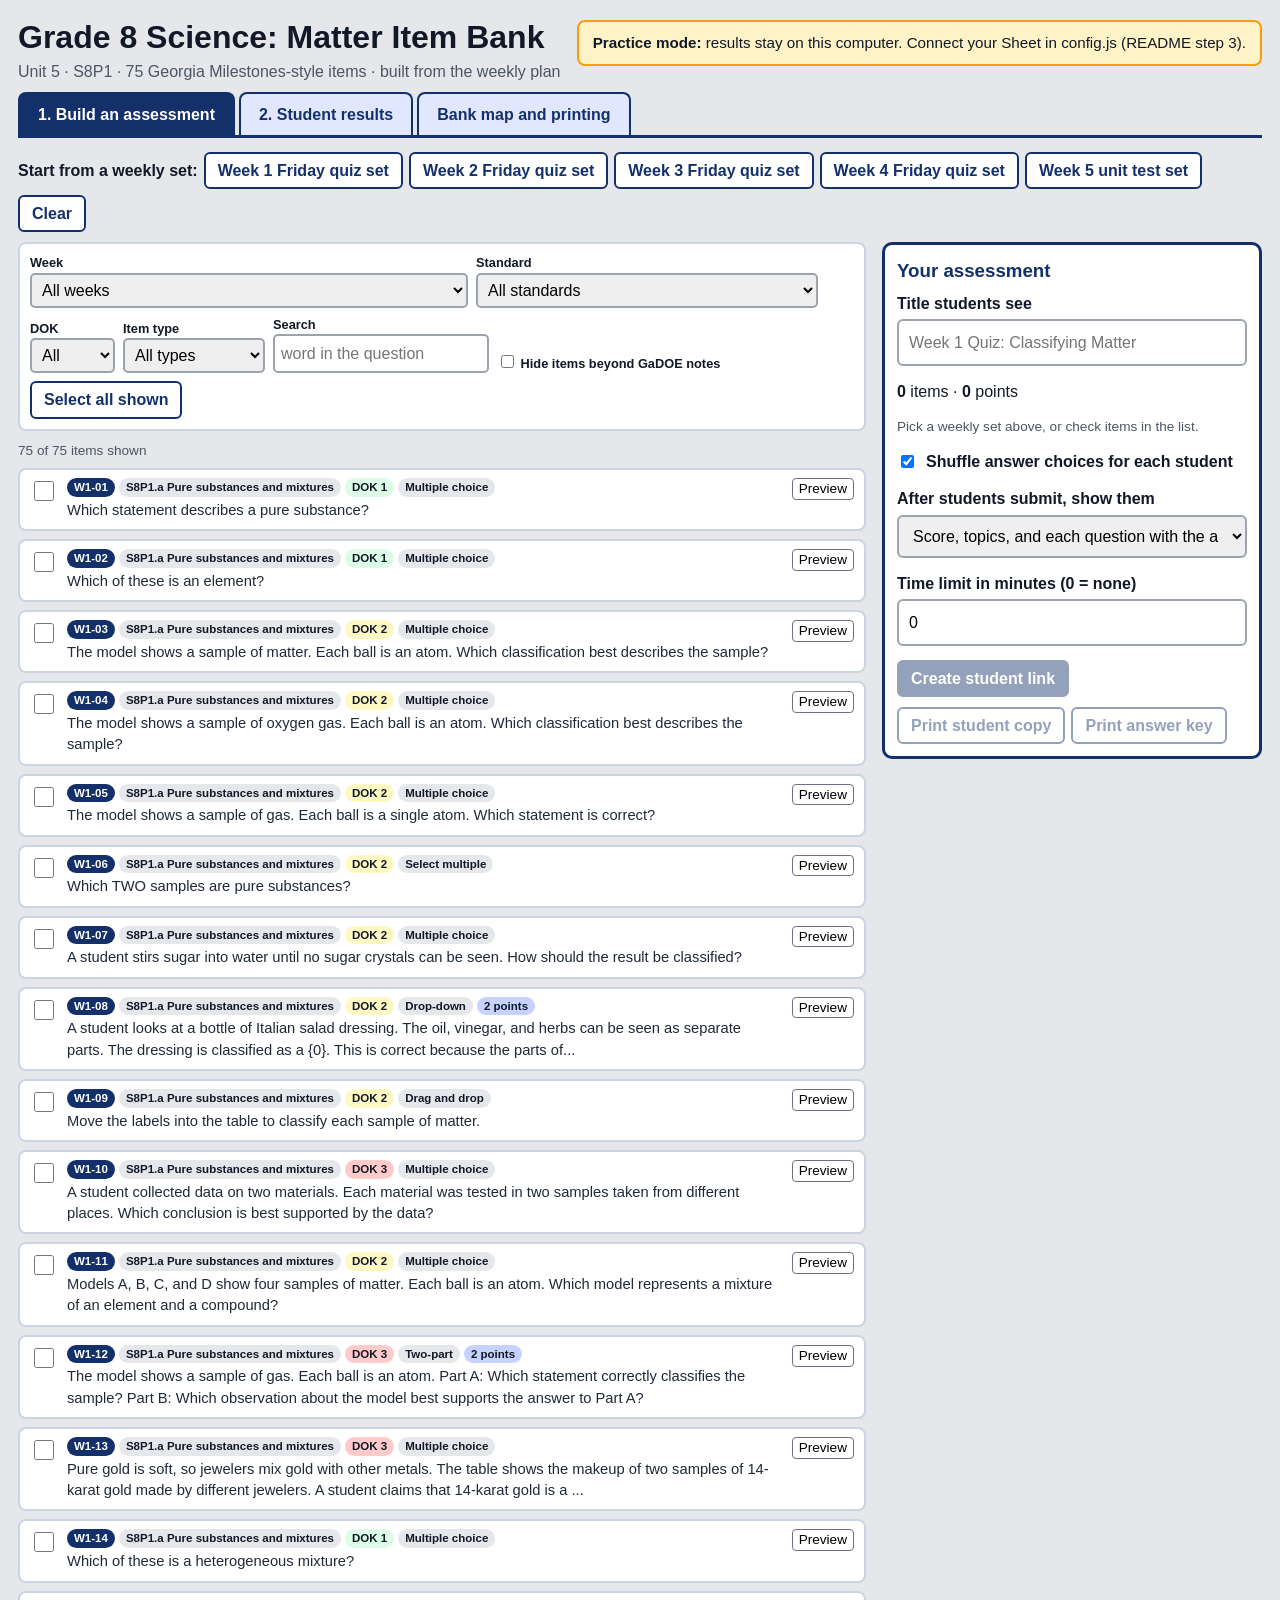
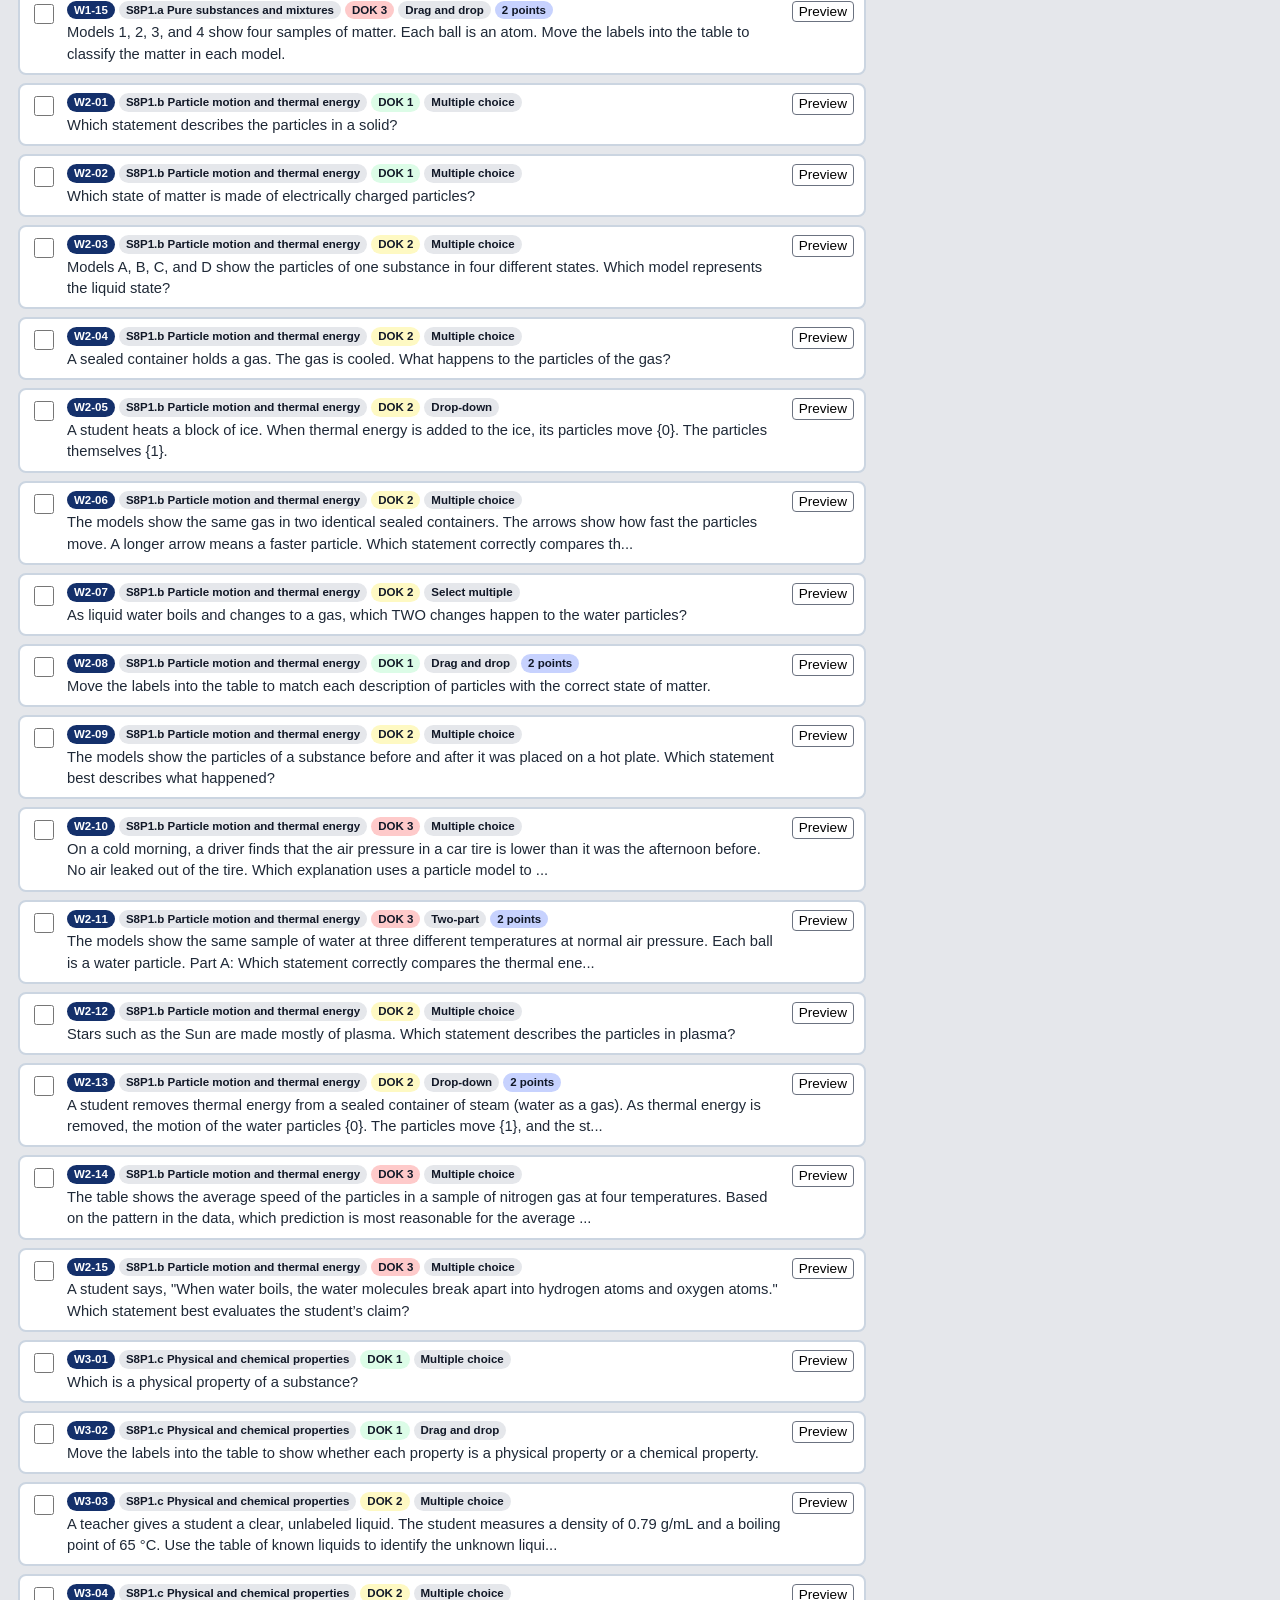
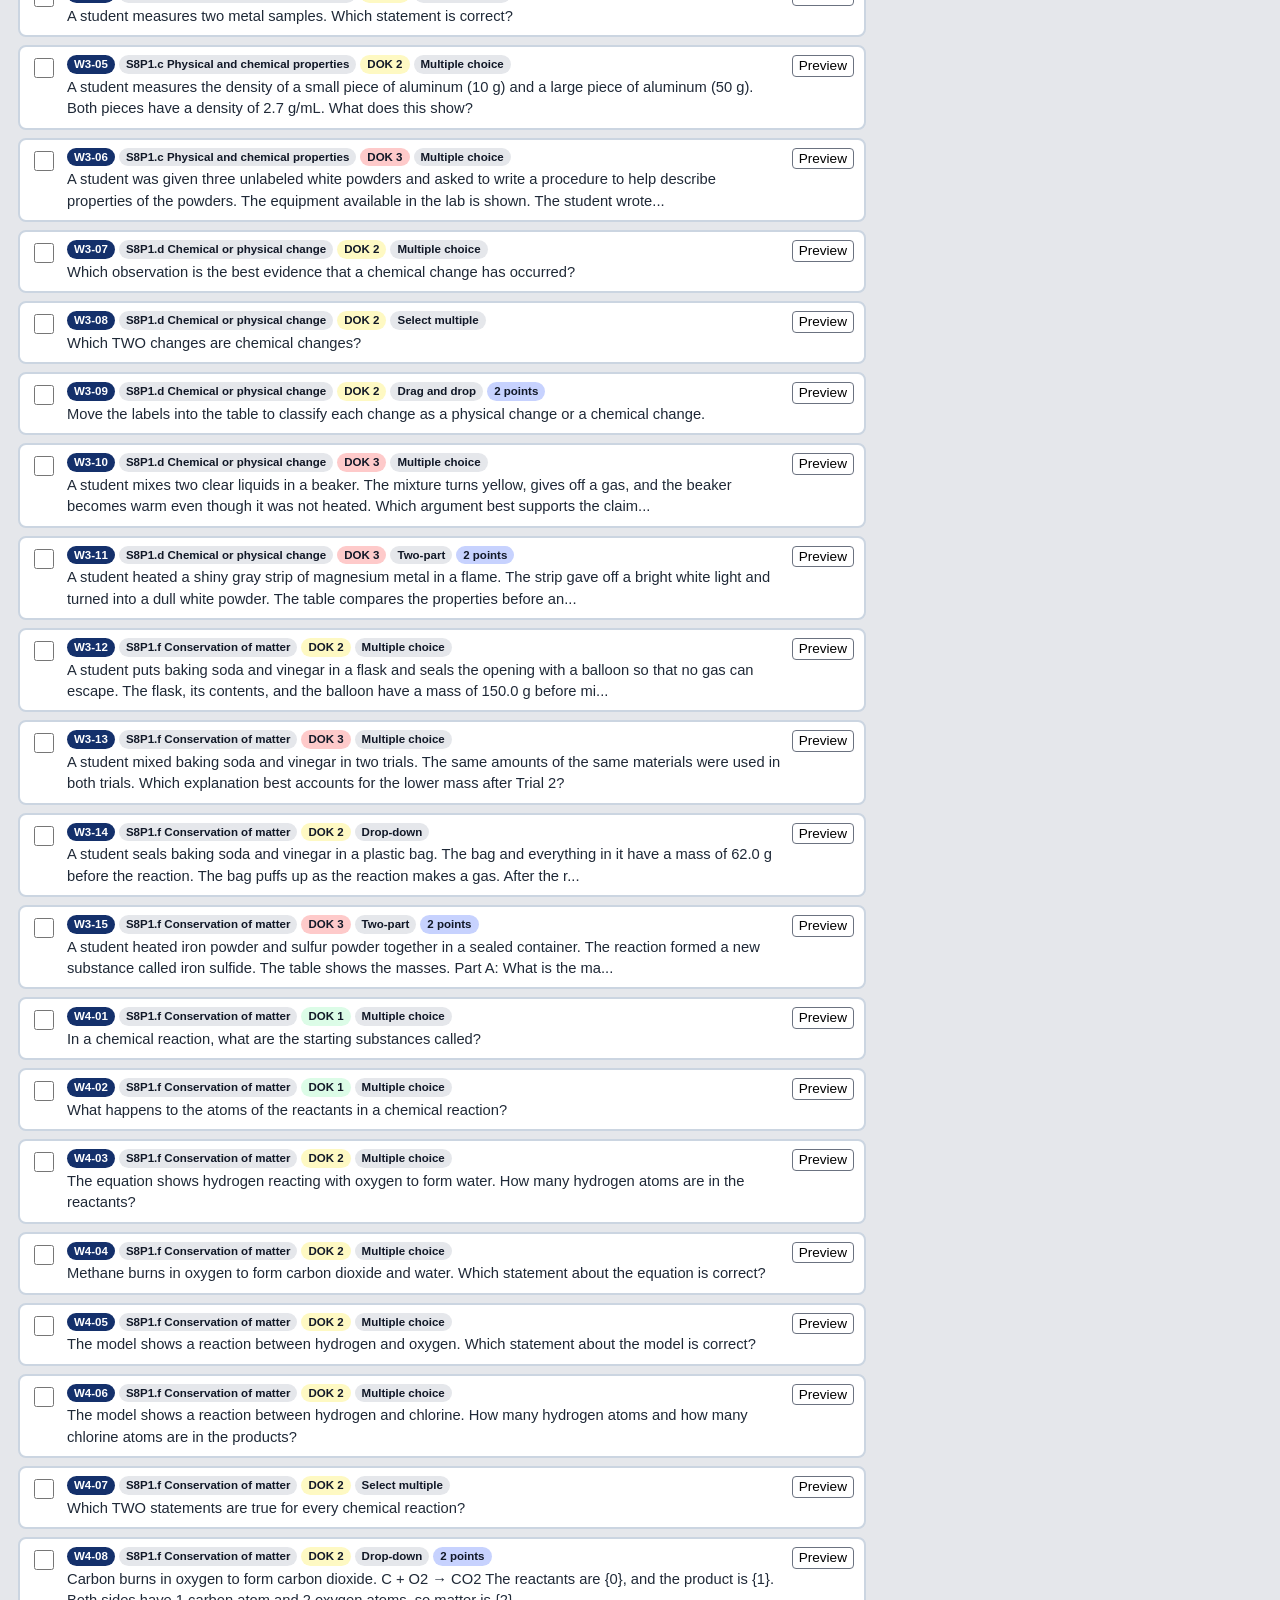
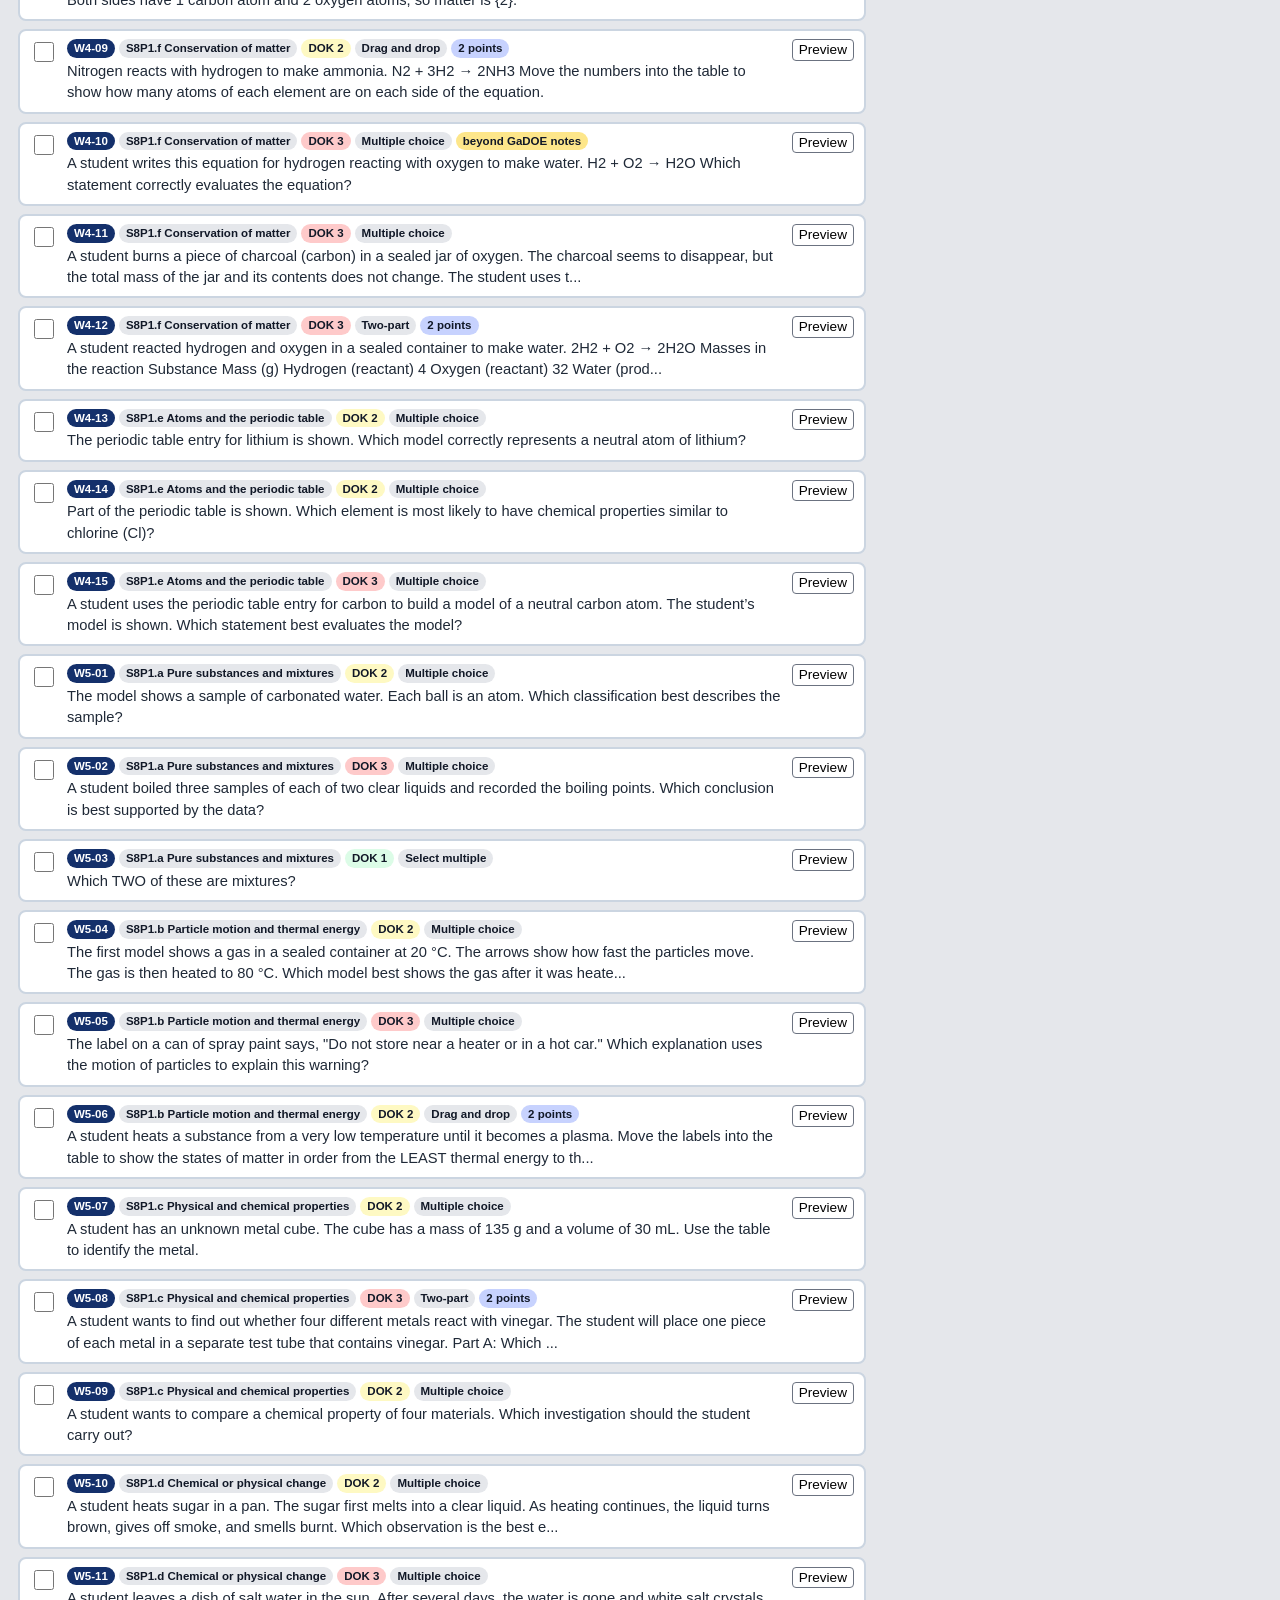
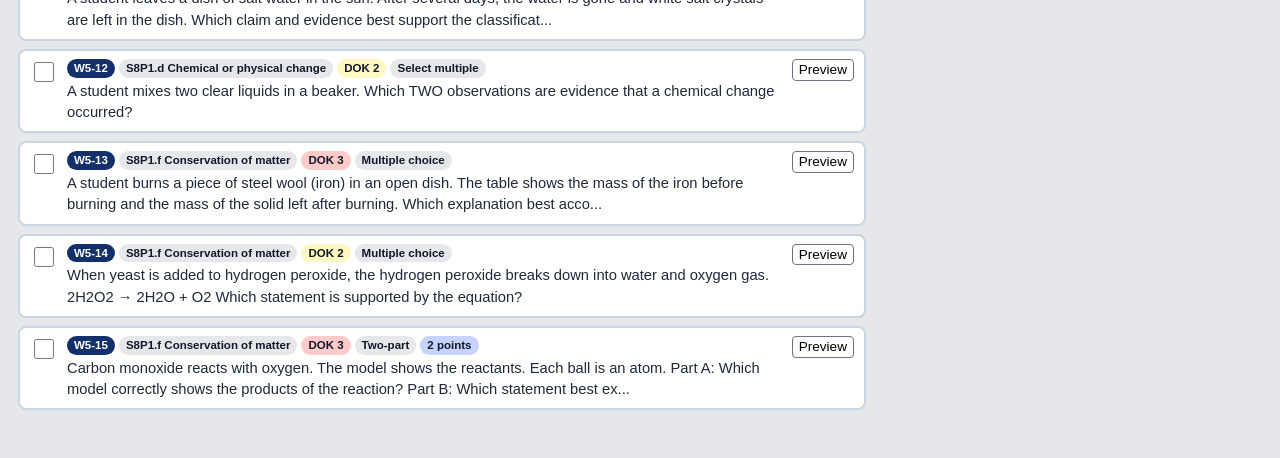
==== teacher.html @ 4b737a6f "Add files via upload" ====
<!DOCTYPE html>
<html lang="en">
<head>
<meta charset="utf-8">
<meta name="viewport" content="width=device-width, initial-scale=1">
<title>Teacher Tool: Grade 8 Science Matter Item Bank</title>
<link rel="stylesheet" href="style.css">
</head>
<body>
<div id="app" class="tt"></div>
<div id="printArea"></div>
<script src="config.js"></script>
<script src="fig.js"></script>
<script src="questions.js"></script>
<script src="shared.js"></script>
<script>
(function () {
  var el = SCI.el, esc = SCI.esc, CFG = SCI.CFG, byId = SCI.byId;
  var TYPE_NAME = { mc: 'Multiple choice', ms: 'Select multiple', dd: 'Drop-down', dnd: 'Drag and drop', mp: 'Two-part' };
  var saved = SCI.store('sci_teacher_build') || {};
  var T = { sel: saved.sel || [], title: saved.title || '', shuffle: saved.shuffle !== false, feedback: saved.feedback || 'full', minutes: saved.minutes || 0,
    f: { wk: '', std: '', dok: '', type: '', q: '', hideExt: false }, open: {} };
  function save() { SCI.store('sci_teacher_build', { sel: T.sel, title: T.title, shuffle: T.shuffle, feedback: T.feedback, minutes: T.minutes }); }
  var app = document.getElementById('app');

  /* ---------- shell ---------- */
  var mode = SCI.SAVE.mode();
  app.innerHTML =
    '<header><div><h1 style="margin:0">Grade 8 Science: Matter Item Bank</h1><div class="muted">Unit 5 &middot; S8P1 &middot; ' + Q.length + ' Georgia Milestones-style items &middot; built from the weekly plan</div></div><div id="modeBadge"></div></header>' +
    '<div id="fileWarn"></div>' +
    '<div class="tabs"><div class="tab on" data-t="Build">1. Build an assessment</div><div class="tab" data-t="Results">2. Student results</div><div class="tab" data-t="Map">Bank map and printing</div></div>' +
    '<section id="tabBuild"></section><section id="tabResults" class="hidden"></section><section id="tabMap" class="hidden"></section>';
  document.getElementById('modeBadge').innerHTML = mode === 'server'
    ? '<span class="banner good" style="display:inline-block;margin:0">Results save to your Google Sheet</span>'
    : '<span class="banner warn" style="display:inline-block;margin:0"><b>Practice mode:</b> results stay on this computer. Connect your Sheet in config.js (README step 3).</span>';
  if (location.protocol === 'file:') document.getElementById('fileWarn').innerHTML = '<div class="banner warn">You opened this page from a file on your computer. Student links made here will not work for students. Open this page from the website address where you uploaded the files (README step 2), then make the link.</div>';
  Array.prototype.forEach.call(document.querySelectorAll('.tab'), function (t) {
    t.onclick = function () {
      Array.prototype.forEach.call(document.querySelectorAll('.tab'), function (x) { x.classList.toggle('on', x === t); });
      ['Build', 'Results', 'Map'].forEach(function (n) { document.getElementById('tab' + n).classList.toggle('hidden', n !== t.getAttribute('data-t')); });
      if (t.getAttribute('data-t') === 'Results') resultsHome();
    };
  });

  /* =====================  BUILD TAB  ===================== */
  var B = document.getElementById('tabBuild');
  B.innerHTML = '<div class="presets" id="presets"></div><div class="build"><div><div class="filters" id="filters"></div><div id="count" class="muted small" style="margin:0 0 8px"></div><div id="list"></div></div><div class="tray-box" id="tray"></div></div>';

  function weekIds(w) { return Q.filter(function (q) { return q.wk === w; }).map(function (q) { return q.id; }); }
  function pre() {
    var p = document.getElementById('presets'); p.innerHTML = '<b style="align-self:center">Start from a weekly set:</b>';
    [1, 2, 3, 4, 5].forEach(function (w) {
      var b = el('button', 'tbtn', w === 5 ? 'Week 5 unit test set' : 'Week ' + w + ' Friday quiz set'); b.type = 'button';
      b.title = WEEKS[w].title; b.onclick = function () { T.sel = weekIds(w); T.title = w === 5 ? 'Unit 5 Matter Test (practice)' : 'Week ' + w + ' Quiz: ' + WEEKS[w].title.replace(/^Week \d: /, ''); save(); draw(); drawTray(); };
      p.appendChild(b);
    });
    var c = el('button', 'tbtn', 'Clear'); c.type = 'button'; c.onclick = function () { T.sel = []; save(); draw(); drawTray(); }; p.appendChild(c);
  }
  function filt() {
    var f = document.getElementById('filters');
    function sel(id, label, opts) { return '<div><label for="' + id + '">' + label + '</label><select id="' + id + '">' + opts.map(function (o) { return '<option value="' + o[0] + '">' + esc(o[1]) + '</option>'; }).join('') + '</select></div>'; }
    f.innerHTML = sel('fw', 'Week', [['', 'All weeks']].concat([1, 2, 3, 4, 5].map(function (w) { return [w, WEEKS[w].title]; }))) +
      sel('fs', 'Standard', [['', 'All standards']].concat(Object.keys(STANDARDS).map(function (s) { return [s, s + ' ' + STANDARDS[s].short]; }))) +
      sel('fd', 'DOK', [['', 'All'], ['1', 'DOK 1'], ['2', 'DOK 2'], ['3', 'DOK 3']]) +
      sel('ft', 'Item type', [['', 'All types']].concat(Object.keys(TYPE_NAME).map(function (t) { return [t, TYPE_NAME[t]]; }))) +
      '<div><label for="fq">Search</label><input id="fq" placeholder="word in the question"></div>' +
      '<div><label><input type="checkbox" id="fe"> Hide items beyond GaDOE notes</label></div>' +
      '<div><button class="tbtn" id="selShown" type="button">Select all shown</button></div>';
    var map = { fw: 'wk', fs: 'std', fd: 'dok', ft: 'type' };
    Object.keys(map).forEach(function (id) { document.getElementById(id).onchange = function (e) { T.f[map[id]] = e.target.value; draw(); }; });
    document.getElementById('fq').oninput = function (e) { T.f.q = e.target.value.toLowerCase(); draw(); };
    document.getElementById('fe').onchange = function (e) { T.f.hideExt = e.target.checked; draw(); };
    document.getElementById('selShown').onclick = function () { shown().forEach(function (q) { if (T.sel.indexOf(q.id) < 0) T.sel.push(q.id); }); save(); draw(); drawTray(); };
  }
  function qtext(q) { return SCI.strip(q.stem || '') + ' ' + SCI.strip(q.cloze || '') + ' ' + (q.parts ? q.parts.map(function (p) { return SCI.strip(p.q); }).join(' ') : ''); }
  function shown() {
    return Q.filter(function (q) {
      var f = T.f;
      if (f.wk && q.wk !== +f.wk) return false; if (f.std && q.std !== f.std) return false; if (f.dok && q.dok !== +f.dok) return false; if (f.type && q.t !== f.type) return false;
      if (f.hideExt && q.ext) return false; if (f.q && (qtext(q) + ' ' + q.id).toLowerCase().indexOf(f.q) < 0) return false; return true;
    });
  }
  function draw() {
    var list = document.getElementById('list'), items = shown(); list.innerHTML = '';
    document.getElementById('count').textContent = items.length + ' of ' + Q.length + ' items shown';
    items.forEach(function (q) {
      var on = T.sel.indexOf(q.id) > -1, c = el('div', 'icard' + (on ? ' on' : ''));
      var head = el('div', 'ihead'), cb = el('input'); cb.type = 'checkbox'; cb.checked = on; cb.setAttribute('aria-label', 'Select ' + q.id);
      cb.onchange = function () { var at = T.sel.indexOf(q.id); if (cb.checked && at < 0) T.sel.push(q.id); if (!cb.checked && at > -1) T.sel.splice(at, 1); save(); c.classList.toggle('on', cb.checked); drawTray(); };
      var meta = el('div', 'meta'), txt = qtext(q); if (txt.length > 190) txt = txt.slice(0, 187) + '...';
      meta.innerHTML = '<div class="badges"><span class="badge id">' + q.id + '</span><span class="badge">' + q.std + ' ' + esc(STANDARDS[q.std].short) + '</span><span class="badge d' + q.dok + '">DOK ' + q.dok + '</span><span class="badge">' + TYPE_NAME[q.t] + '</span>' +
        (q.p === 2 ? '<span class="badge p2">2 points</span>' : '') + (q.ext ? '<span class="badge ext" title="Goes a little past the GaDOE teacher notes (judging whether an equation is balanced). It follows the unit success criteria.">beyond GaDOE notes</span>' : '') + '</div><div class="snippet">' + esc(txt) + '</div>';
      var pv = el('button', 'mini', T.open[q.id] ? 'Hide' : 'Preview'); pv.type = 'button';
      var prev = el('div', 'ipreview' + (T.open[q.id] ? '' : ' hidden'));
      function paintPrev() { prev.innerHTML = ''; var m = el('div'); prev.appendChild(m); SCI.renderItem(q, m, { locked: true, reveal: true, why: true, resp: previewKey(q), shuffle: false }); }
      if (T.open[q.id]) paintPrev();
      pv.onclick = function () { T.open[q.id] = !T.open[q.id]; pv.textContent = T.open[q.id] ? 'Hide' : 'Preview'; prev.classList.toggle('hidden', !T.open[q.id]); if (T.open[q.id]) paintPrev(); };
      head.appendChild(cb); head.appendChild(meta); head.appendChild(pv); c.appendChild(head); c.appendChild(prev); list.appendChild(c);
    });
  }
  function previewKey(q) { /* response that equals the answer key, so the preview shows the key in green */
    if (q.t === 'mc') return q.k; if (q.t === 'ms') return q.k.slice(); if (q.t === 'dd') return q.blanks.map(function (b) { return b.k; });
    if (q.t === 'dnd') return q.k.slice(); return q.parts.map(function (p) { return p.k; });
  }

  /* ---------- tray ---------- */
  function links() { return SCI.store('sci_links') || []; }
  function base() { return new URL('index.html', location.href).href; }
  function drawTray() {
    var t = document.getElementById('tray'), pts = 0, d = [0, 0, 0, 0], stds = {};
    T.sel.forEach(function (id) { var q = byId[id]; pts += q.p; d[q.dok] += q.p; stds[q.std] = (stds[q.std] || 0) + 1; });
    t.innerHTML = '<h3>Your assessment</h3>' +
      '<div class="field"><label for="ttl">Title students see</label><input id="ttl" value="' + esc(T.title) + '" placeholder="Week 1 Quiz: Classifying Matter"></div>' +
      '<div><b>' + T.sel.length + '</b> items &middot; <b>' + pts + '</b> points' + (T.sel.length && (T.sel.length < 10 || T.sel.length > 15) ? ' <span class="small" style="color:#b45309">(a Friday quiz is usually 10 to 15 items)</span>' : '') + '</div>' +
      (pts ? '<div class="small muted" style="margin-top:6px">DOK mix by points (Milestones target: DOK 1 about 5 to 15%, DOK 2 about 55 to 65%, DOK 3 about 25 to 35%)</div><div class="dokbar"><i style="width:' + 100 * d[1] / pts + '%"></i><i style="width:' + 100 * d[2] / pts + '%"></i><i style="width:' + 100 * d[3] / pts + '%"></i></div><div class="small">DOK 1: ' + Math.round(100 * d[1] / pts) + '% &middot; DOK 2: ' + Math.round(100 * d[2] / pts) + '% &middot; DOK 3: ' + Math.round(100 * d[3] / pts) + '%</div>' : '') +
      (T.sel.length ? '<div class="small" style="margin-top:6px"><b>Standards:</b> ' + Object.keys(stds).sort().map(function (s) { return s + ' (' + stds[s] + ')'; }).join(', ') + '</div>' : '<p class="muted small">Pick a weekly set above, or check items in the list.</p>') +
      '<ul class="sel-list" id="sl"></ul>' +
      '<div class="field"><label class="inl"><input type="checkbox" id="sh"' + (T.shuffle ? ' checked' : '') + '> Shuffle answer choices for each student</label></div>' +
      '<div class="field"><label for="fb">After students submit, show them</label><select id="fb"><option value="full">Score, topics, and each question with the answer explained</option><option value="score">Score and topics only</option><option value="none">Nothing (I will review with the class)</option></select></div>' +
      '<div class="field"><label for="mn">Time limit in minutes (0 = none)</label><input id="mn" type="number" min="0" max="120" value="' + T.minutes + '"></div>' +
      '<button class="tbtn primary" id="mk" type="button" ' + (T.sel.length ? '' : 'disabled') + '>Create student link</button> ' +
      '<div id="linkOut"></div>' +
      '<div style="margin-top:10px;display:flex;gap:6px;flex-wrap:wrap"><button class="tbtn" id="pS" type="button" ' + (T.sel.length ? '' : 'disabled') + '>Print student copy</button><button class="tbtn" id="pK" type="button" ' + (T.sel.length ? '' : 'disabled') + '>Print answer key</button></div>' +
      '<div id="recent"></div>';
    var sl = document.getElementById('sl');
    T.sel.forEach(function (id, i) {
      var q = byId[id], li = el('li'); li.innerHTML = '<b>' + (i + 1) + '.</b><span class="t" title="' + esc(qtext(q)) + '">' + id + ' ' + esc(qtext(q).slice(0, 50)) + '</span>';
      var u = el('button', 'mini', '&uarr;'), dn = el('button', 'mini', '&darr;'), x = el('button', 'mini', '&times;');
      u.type = dn.type = x.type = 'button'; u.title = 'Move up'; dn.title = 'Move down'; x.title = 'Remove';
      u.onclick = function () { if (i > 0) { T.sel.splice(i - 1, 0, T.sel.splice(i, 1)[0]); save(); drawTray(); } };
      dn.onclick = function () { if (i < T.sel.length - 1) { T.sel.splice(i + 1, 0, T.sel.splice(i, 1)[0]); save(); drawTray(); } };
      x.onclick = function () { T.sel.splice(i, 1); save(); draw(); drawTray(); };
      li.appendChild(u); li.appendChild(dn); li.appendChild(x); sl.appendChild(li);
    });
    document.getElementById('ttl').oninput = function (e) { T.title = e.target.value; save(); };
    document.getElementById('sh').onchange = function (e) { T.shuffle = e.target.checked; save(); };
    document.getElementById('fb').value = T.feedback; document.getElementById('fb').onchange = function (e) { T.feedback = e.target.value; save(); };
    document.getElementById('mn').onchange = function (e) { T.minutes = Math.max(0, Math.min(120, +e.target.value || 0)); save(); };
    document.getElementById('mk').onclick = function () {
      var a = { id: SCI.newAid(), title: (T.title || 'Practice assessment').trim(), ids: T.sel.slice(), shuffle: T.shuffle, feedback: T.feedback, minutes: T.minutes };
      var url = base() + '?a=' + SCI.encodeAssessment(a);
      var L = links(); L.unshift({ id: a.id, title: a.title, n: a.ids.length, url: url, at: new Date().toISOString() }); SCI.store('sci_links', L.slice(0, 12));
      showLink(url, a.title); recent();
    };
    document.getElementById('pS').onclick = function () { printSet(T.sel, false, T.title); };
    document.getElementById('pK').onclick = function () { printSet(T.sel, true, T.title); };
    recent();
  }
  function showLink(url, title) {
    var o = document.getElementById('linkOut'); if (!o) return;
    o.innerHTML = '<div class="banner good" style="margin-top:10px"><b>Link ready.</b> Post it in Google Classroom as a <b>Material</b> (not an Assignment).<div class="linkbox" id="lk">' + esc(url) + '</div>' +
      '<button class="tbtn" id="cp" type="button">Copy link</button> <a class="tbtn" style="text-decoration:none;display:inline-block" href="' + esc(url) + '" target="_blank" rel="noopener">Try it as a student</a>' + (mode === 'local' ? '<div class="small" style="margin-top:6px">Practice mode: results from this link stay on this computer.</div>' : '') + '</div>';
    document.getElementById('cp').onclick = function () { try { navigator.clipboard.writeText(url); this.textContent = 'Copied'; } catch (e) { var r = document.createRange(); r.selectNode(document.getElementById('lk')); getSelection().removeAllRanges(); getSelection().addRange(r); } };
  }
  function recent() {
    var r = document.getElementById('recent'); if (!r) return; var L = links();
    r.innerHTML = L.length ? '<h4 style="margin:14px 0 4px">Recent links</h4>' : '';
    L.slice(0, 5).forEach(function (l) { var d = el('div', 'small'); d.style.margin = '4px 0'; d.innerHTML = '<b>' + esc(l.title) + '</b> (' + l.n + ' items) <button class="mini" type="button">Show link</button>'; d.querySelector('button').onclick = function () { showLink(l.url, l.title); }; r.appendChild(d); });
  }

  /* ---------- printing ---------- */
  function printSet(ids, withKey, title) {
    var pa = document.getElementById('printArea'), pts = 0; ids.forEach(function (id) { pts += byId[id].p; });
    var h = '<div class="phead"><div><b>' + esc(title || 'Grade 8 Science Practice') + '</b><br><span class="small">' + esc(CFG.COURSE || '') + (withKey ? ' &middot; ANSWER KEY' : '') + '</span></div><div class="small">' + (withKey ? ids.length + ' items &middot; ' + pts + ' points' : 'Name: ______________________ &nbsp; Period: ____ &nbsp; Date: ________') + '</div></div>';
    if (withKey) {
      h += '<table class="dt" style="width:100%;margin:0 0 14px"><thead><tr><th>#</th><th>Item</th><th>Standard</th><th>DOK</th><th>Pts</th><th>Answer</th></tr></thead><tbody>' +
        ids.map(function (id, i) { var q = byId[id]; return '<tr><td>' + (i + 1) + '</td><td>' + id + '</td><td>' + q.std + '</td><td>' + q.dok + '</td><td>' + q.p + '</td><td style="text-align:left">' + esc(SCI.keyText(q)) + '</td></tr>'; }).join('') + '</tbody></table><div class="pbreak"></div>';
    }
    h += ids.map(function (id, i) { return SCI.renderStatic(byId[id], i + 1, withKey); }).join('');
    pa.innerHTML = h; document.body.classList.add('printing');
    var done = function () { document.body.classList.remove('printing'); window.removeEventListener('afterprint', done); };
    window.addEventListener('afterprint', done); setTimeout(function () { window.print(); }, 150);
  }

  /* =====================  RESULTS TAB  ===================== */
  var R = document.getElementById('tabResults'), loaded = null;
  function pct(a, b) { return b ? Math.round(100 * a / b) : 0; }
  function band(p) { return p >= 80 ? 'hi' : p >= 60 ? 'mid' : 'low'; }
  var BAND_NAME = { hi: 'Secure', mid: 'Approaching', low: 'Reteach' };

  function resultsHome() {
    R.innerHTML = '<div class="card" style="margin-bottom:12px"><h3>Student results</h3><div id="rctl"></div></div><div id="rout"></div>';
    var c = document.getElementById('rctl');
    if (mode === 'server') {
      var pass = sessionStorage.getItem('sci_pass') || '';
      c.innerHTML = '<div class="field" style="max-width:340px"><label for="pw">Teacher passcode (set in README step 3)</label><input id="pw" type="password" value="' + esc(pass) + '"></div><button class="tbtn primary" id="ld" type="button">Load my assessments</button><div id="rmsg" class="small" style="margin-top:8px"></div><div id="alist"></div>';
      document.getElementById('ld').onclick = function () {
        var pw = document.getElementById('pw').value; sessionStorage.setItem('sci_pass', pw);
        var m = document.getElementById('rmsg'); m.textContent = 'Loading...';
        SCI.fetchJSON({ action: 'list', pass: pw }).then(function (j) {
          if (!j.ok) { m.innerHTML = '<span class="banner bad" style="display:inline-block">' + esc(j.error || 'Could not load.') + '</span>'; return; }
          m.textContent = j.assessments.length ? '' : 'No results have been submitted yet.'; listAssess(j.assessments, function (aid) { return SCI.fetchJSON({ action: 'results', aid: aid, pass: pw }).then(function (r) { if (!r.ok) throw new Error(r.error); return r.attempts; }); });
        }).catch(function (e) { m.innerHTML = '<span class="banner bad" style="display:inline-block">Could not reach the Sheet: ' + esc(e.message) + '. Check SCRIPT_URL in config.js and that the web app is deployed to "Anyone".</span>'; });
      };
      if (pass) document.getElementById('ld').click();
    } else {
      var all = SCI.store('sci_local_attempts') || [], g = {};
      all.forEach(function (a) { var x = g[a.aid] || (g[a.aid] = { aid: a.aid, title: a.title, n: 0, last: a.at }); x.n++; if (a.at > x.last) x.last = a.at; });
      c.innerHTML = '<div class="banner warn"><b>Practice mode.</b> You see only tests taken on <b>this computer and this browser</b>. To collect results from students\' Chromebooks, connect the Google Sheet (README step 3).</div><div id="alist"></div>' +
        '<div style="margin-top:8px"><button class="tbtn" id="smp" type="button">Add a sample class (24 made-up students) so I can see the report</button></div>';
      listAssess(Object.keys(g).map(function (k) { return g[k]; }), function (aid) { return Promise.resolve(all.filter(function (a) { return a.aid === aid; })); });
      document.getElementById('smp').onclick = function () {
        var ids = T.sel.length ? T.sel.slice() : weekIds(1), aid = 'SAMPLE-' + Math.random().toString(36).slice(2, 6);
        var rows = SCI.sampleClass(aid, (T.title || 'Week 1 Quiz') + ' (SAMPLE DATA)', ids, 24);
        SCI.store('sci_local_attempts', (SCI.store('sci_local_attempts') || []).concat(rows)); resultsHome();
      };
    }
  }
  function listAssess(list, loader) {
    var a = document.getElementById('alist'); a.innerHTML = list.length ? '<h4 style="margin:12px 0 4px">Choose an assessment</h4>' : '';
    list.sort(function (x, y) { return (y.last || '') > (x.last || '') ? 1 : -1; }).forEach(function (x) {
      var b = el('button', 'tbtn', esc(x.title) + ' &middot; ' + x.n + ' student' + (x.n === 1 ? '' : 's') + (x.last ? ' &middot; ' + new Date(x.last).toLocaleDateString() : '')); b.type = 'button'; b.style.margin = '3px 6px 3px 0';
      b.onclick = function () { document.getElementById('rout').innerHTML = '<p>Loading...</p>'; loader(x.aid).then(function (rows) { loaded = { aid: x.aid, title: x.title, rows: rows }; dash(); }).catch(function (e) { document.getElementById('rout').innerHTML = '<div class="banner bad">' + esc(e.message) + '</div>'; }); };
      a.appendChild(b);
    });
  }

  function latestPer(rows) {
    var m = {}; rows.slice().sort(function (a, b) { return (a.at || '') > (b.at || '') ? 1 : -1; }).forEach(function (a) { m[(a.last + '|' + a.first + '|' + a.period).toLowerCase()] = a; });
    return Object.keys(m).map(function (k) { return m[k]; });
  }
  function dash(period) {
    var out = document.getElementById('rout'), rows = latestPer(loaded.rows), periods = {};
    rows.forEach(function (r) { periods[r.period] = 1; });
    if (period) rows = rows.filter(function (r) { return r.period === period; });
    if (!rows.length) { out.innerHTML = '<div class="banner info">No students yet.</div>'; return; }
    var n = rows.length, pcts = rows.map(function (r) { return pct(r.score, r.possible); }).sort(function (a, b) { return a - b; });
    var mean = Math.round(pcts.reduce(function (a, b) { return a + b; }, 0) / n), med = pcts[Math.floor(n / 2)];
    var ids = []; rows[0].items.forEach(function (it) { ids.push(it.id); });
    rows.forEach(function (r) { r.items.forEach(function (it) { if (ids.indexOf(it.id) < 0) ids.push(it.id); }); });
    var IS = {}, STD = {}, TG = {};
    ids.forEach(function (id) { IS[id] = { e: 0, p: 0, wrong: {}, tg: {} }; });
    rows.forEach(function (r) {
      var seen = {};
      r.items.forEach(function (it) {
        var s = IS[it.id], q = byId[it.id]; s.e += it.e; s.p += it.p;
        var sd = STD[it.std] || (STD[it.std] = { e: 0, p: 0 }); sd.e += it.e; sd.p += it.p;
        (it.tg || []).forEach(function (tg) { TG[tg] = TG[tg] || { n: 0, who: {} }; TG[tg].n++; TG[tg].who[r.last + r.first] = 1; s.tg[tg] = (s.tg[tg] || 0) + 1; });
        if (q && it.r != null) {
          if (q.t === 'mc' && it.r !== q.k) { s.wrong['o' + it.r] = (s.wrong['o' + it.r] || 0) + 1; }
          if (q.t === 'ms') (it.r || []).forEach(function (x) { if (q.k.indexOf(x) < 0) s.wrong['o' + x] = (s.wrong['o' + x] || 0) + 1; });
          if (q.t === 'mp') q.parts.forEach(function (p, pi) { if (it.r[pi] != null && it.r[pi] !== p.k) s.wrong['p' + pi + 'o' + it.r[pi]] = (s.wrong['p' + pi + 'o' + it.r[pi]] || 0) + 1; });
        }
      });
    });
    var itemList = ids.map(function (id) { var s = IS[id]; return { id: id, q: byId[id], pct: pct(s.e, s.p), s: s }; });
    var worst = itemList.slice().sort(function (a, b) { return a.pct - b.pct; });
    var tgs = Object.keys(TG).sort(function (a, b) { return TG[b].n - TG[a].n; });
    var h = '';
    h += '<div class="card" style="margin-bottom:10px"><div style="display:flex;justify-content:space-between;flex-wrap:wrap;gap:8px;align-items:center"><div><h2 style="margin:0">' + esc(loaded.title) + '</h2><div class="muted small">Each student\'s latest attempt is counted.' + (rows[0].sample ? ' <b style="color:#b91c1c">SAMPLE DATA, not real students.</b>' : '') + '</div></div>' +
      '<div><label class="small"><b>Class period</b> <select id="per"><option value="">All periods</option>' + Object.keys(periods).sort().map(function (p) { return '<option' + (period === p ? ' selected' : '') + '>' + esc(p) + '</option>'; }).join('') + '</select></label> <button class="tbtn" id="csv" type="button">Download spreadsheet (CSV)</button> <button class="tbtn" id="pr" type="button">Print this report</button></div></div></div>';
    h += '<div class="cards4"><div class="stat"><b>' + n + '</b>students</div><div class="stat"><b>' + mean + '%</b>class average</div><div class="stat"><b>' + med + '%</b>median</div><div class="stat"><b>' + rows.filter(function (r) { return pct(r.score, r.possible) < 60; }).length + '</b>students under 60%</div></div>';
    /* reteach */
    h += '<div class="reteach"><h3>Monday reteach: what to revisit</h3><div class="small muted">Chosen from the lowest-scoring questions and the most common wrong-answer ideas.</div>';
    h += '<p style="margin:8px 0 2px"><b>Lowest-scoring questions</b></p><ol style="margin:0 0 8px;padding-left:22px">' + worst.slice(0, 3).map(function (w) { return '<li><b>' + w.id + '</b> (' + w.q.std + ' ' + esc(STANDARDS[w.q.std].short) + '): ' + w.pct + '% correct. <span class="muted">' + esc(qtext(w.q).slice(0, 110)) + '...</span></li>'; }).join('') + '</ol>';
    h += '<p style="margin:8px 0 2px"><b>Most common wrong-answer ideas</b></p>' + (tgs.length ? '<ol style="margin:0;padding-left:22px">' + tgs.slice(0, 3).map(function (t) { return '<li><b>' + esc(MISC[t].name) + '</b> (' + Object.keys(TG[t].who).length + ' students)<br><span class="small">Reteach move: ' + esc(MISC[t].fix) + '</span></li>'; }).join('') + '</ol>' : '<div class="small">No wrong-answer ideas recorded.</div>') + '</div>';
    /* standards */
    h += '<div class="card" style="margin:12px 0"><h3>By standard</h3>' + Object.keys(STD).sort().map(function (s) { var p = pct(STD[s].e, STD[s].p); return '<div class="stdbar"><span><b>' + s + '</b> ' + esc(STANDARDS[s].short) + '</span><div class="bar"><i class="' + band(p) + '" style="width:' + p + '%"></i></div><span>' + p + '%</span></div>'; }).join('') + '<div class="small muted">Green 80% and up, orange 60 to 79%, red under 60%. These are practice indicators, not Georgia Milestones achievement levels.</div></div>';
    /* items */
    h += '<h3>Question analysis</h3><table class="rt" id="itbl"><thead><tr><th>#</th><th>Item</th><th>Standard</th><th>DOK</th><th class="sortable" id="sp">% correct &#9650;</th><th>Most common wrong answer</th></tr></thead><tbody>';
    itemList.forEach(function (it, i) {
      var q = it.q, best = null, bn = 0; Object.keys(it.s.wrong).forEach(function (k) { if (it.s.wrong[k] > bn) { bn = it.s.wrong[k]; best = k; } });
      var wtxt = '-';
      if (best) { var m = /^p(\d)o(\d+)$/.exec(best), o = /^o(\d+)$/.exec(best); if (m) wtxt = 'Part ' + (m[1] === '0' ? 'A' : 'B') + ': ' + SCI.strip(q.parts[+m[1]].o[+m[2]][0]); else if (o) wtxt = SCI.strip(q.o[+o[1]][0]); wtxt = esc(wtxt.slice(0, 120)) + ' <span class="muted">(' + bn + ')</span>'; var tg = (m ? q.parts[+m[1]].o[+m[2]][1] : q.o[+o[1]][1]); if (tg) wtxt += '<br><span class="pill mid">' + esc(MISC[tg].name) + '</span>'; }
      else if (q.t === 'dd' || q.t === 'dnd') wtxt = '<span class="muted">(partial credit item)</span>';
      h += '<tr class="' + band(it.pct) + '" data-p="' + it.pct + '"><td>' + (i + 1) + '</td><td><b>' + it.id + '</b></td><td>' + q.std + '</td><td>' + q.dok + '</td><td><b>' + it.pct + '%</b></td><td>' + wtxt + '</td></tr>';
    });
    h += '</tbody></table>';
    /* students */
    var stds = Object.keys(STD).sort();
    h += '<h3>Students</h3><table class="rt"><thead><tr><th>Student</th><th>Period</th><th>Score</th><th>%</th><th>Status</th>' + stds.map(function (s) { return '<th>' + s + '</th>'; }).join('') + '<th>Time</th></tr></thead><tbody>';
    rows.slice().sort(function (a, b) { return pct(a.score, a.possible) - pct(b.score, b.possible); }).forEach(function (r) {
      var p = pct(r.score, r.possible), by = {}; r.items.forEach(function (it) { var b = by[it.std] || (by[it.std] = { e: 0, p: 0 }); b.e += it.e; b.p += it.p; });
      h += '<tr><td>' + esc(r.last) + ', ' + esc(r.first) + '</td><td>' + esc(r.period) + '</td><td>' + r.score + '/' + r.possible + '</td><td><b>' + p + '%</b></td><td><span class="pill ' + band(p) + '">' + BAND_NAME[band(p)] + '</span></td>' +
        stds.map(function (s) { var x = by[s]; if (!x) return '<td>-</td>'; var q = pct(x.e, x.p); return '<td><span class="pill ' + band(q) + '">' + q + '%</span></td>'; }).join('') + '<td>' + Math.floor((r.secs || 0) / 60) + ':' + ('0' + ((r.secs || 0) % 60)).slice(-2) + '</td></tr>';
    });
    h += '</tbody></table>';
    out.innerHTML = h;
    document.getElementById('per').onchange = function (e) { dash(e.target.value); };
    document.getElementById('pr').onclick = function () { var pa = document.getElementById('printArea'); pa.innerHTML = out.innerHTML; document.body.classList.add('printing'); var done = function () { document.body.classList.remove('printing'); window.removeEventListener('afterprint', done); }; window.addEventListener('afterprint', done); setTimeout(function () { window.print(); }, 150); };
    var asc = true; document.getElementById('sp').onclick = function () {
      var tb = document.querySelector('#itbl tbody'), trs = Array.prototype.slice.call(tb.children); asc = !asc;
      trs.sort(function (a, b) { return (asc ? 1 : -1) * (a.getAttribute('data-p') - b.getAttribute('data-p')); }).forEach(function (t) { tb.appendChild(t); }); this.innerHTML = '% correct ' + (asc ? '&#9650;' : '&#9660;');
    };
    document.getElementById('csv').onclick = function () {
      function c(v) { return '"' + String(v == null ? '' : v).replace(/"/g, '""') + '"'; }
      var lines = [['Last', 'First', 'Period', 'Score', 'Possible', 'Percent', 'Seconds'].concat(ids.map(function (id) { return id + ' (' + byId[id].std + ')'; })).map(c).join(',')];
      rows.forEach(function (r) { var m = {}; r.items.forEach(function (it) { m[it.id] = it.e; }); lines.push([r.last, r.first, r.period, r.score, r.possible, pct(r.score, r.possible), r.secs].concat(ids.map(function (id) { return m[id] == null ? '' : m[id]; })).map(c).join(',')); });
      var blob = new Blob([lines.join('\n')], { type: 'text/csv' }), a = document.createElement('a'); a.href = URL.createObjectURL(blob); a.download = (loaded.title || 'results').replace(/[^a-z0-9]+/gi, '_') + '.csv'; a.click();
    };
  }

  /* =====================  MAP TAB  ===================== */
  function map() {
    var M = document.getElementById('tabMap'), h = '<div class="card"><h3>What is in the bank</h3><p>Matter (S8P1) is about <b>28% of the Grade 8 Science Milestones</b>, roughly 13 of 46 points. Every item below is tagged to a Matter standard and a Depth of Knowledge level. Counts are items (points in parentheses).</p>';
    var stds = Object.keys(STANDARDS).sort();
    h += '<table class="rt"><thead><tr><th>Week</th>' + stds.map(function (s) { return '<th>' + s + '<br><span class="small">' + esc(STANDARDS[s].short) + '</span></th>'; }).join('') + '<th>DOK 1 / 2 / 3 (points)</th><th>Total</th></tr></thead><tbody>';
    [1, 2, 3, 4, 5].forEach(function (w) {
      var qs = Q.filter(function (q) { return q.wk === w; }), d = [0, 0, 0, 0], tp = 0;
      qs.forEach(function (q) { d[q.dok] += q.p; tp += q.p; });
      h += '<tr><td><b>' + esc(WEEKS[w].title) + '</b></td>' + stds.map(function (s) { var c = qs.filter(function (q) { return q.std === s; }); return '<td>' + (c.length ? c.length + ' (' + c.reduce(function (a, q) { return a + q.p; }, 0) + ')' : '-') + '</td>'; }).join('') + '<td>' + d[1] + ' / ' + d[2] + ' / ' + d[3] + '</td><td>' + qs.length + ' items (' + tp + ' pts)</td></tr>';
    });
    h += '</tbody></table><p class="small muted">Milestones blueprint targets by points: DOK 1 about 5 to 15%, DOK 2 about 55 to 65%, DOK 3 about 25 to 35%. Item formats follow the blueprint: selected response, multiple select, drag and drop, drop-down, and two-part items, with 2-point technology-enhanced items.</p></div>';
    h += '<div class="card" style="margin-top:12px"><h3>Print the whole bank</h3><p>Use this to review every item and its rationale before you choose.</p><button class="tbtn primary" id="pbk" type="button">Print full bank with answer key</button> <button class="tbtn" id="pbs" type="button">Print full bank, student view</button></div>';
    h += '<div class="card" style="margin-top:12px"><h3>Standards covered</h3><table class="rt"><tbody>' + stds.map(function (s) { return '<tr><td><b>' + s + '</b></td><td>' + esc(STANDARDS[s].full) + '</td></tr>'; }).join('') + '</tbody></table></div>';
    M.innerHTML = h;
    document.getElementById('pbk').onclick = function () { printSet(Q.map(function (q) { return q.id; }), true, 'Grade 8 Science Matter Item Bank'); };
    document.getElementById('pbs').onclick = function () { printSet(Q.map(function (q) { return q.id; }), false, 'Grade 8 Science Matter Item Bank'); };
  }

  /* ---------- go ---------- */
  pre(); filt(); draw(); drawTray(); map();
  var qs = new URLSearchParams(location.search);
  if (qs.get('print') === 'bank' || qs.get('print') === 'bankstudent') {
    var withKey = qs.get('print') === 'bank', ids = Q.map(function (q) { return q.id; }), pa = document.getElementById('printArea'), pts = 0; ids.forEach(function (id) { pts += byId[id].p; });
    var h = '<div class="phead"><div><b>Grade 8 Science: Unit 5 Matter (S8P1) Item Bank' + (withKey ? ' with Answer Key' : '') + '</b><br><span class="small">' + ids.length + ' items &middot; ' + pts + ' points &middot; Georgia Milestones-style</span></div></div>';
    [1, 2, 3, 4, 5].forEach(function (w) {
      h += '<h2 class="' + (w > 1 ? 'pbreak' : '') + '" style="margin-top:8px">' + esc(WEEKS[w].title) + '</h2>';
      Q.filter(function (q) { return q.wk === w; }).forEach(function (q, i) { h += SCI.renderStatic(q, i + 1, withKey); });
    });
    pa.innerHTML = h; document.body.classList.add('show');
  }
})();
</script>
</body>
</html>
---- style.css ----
/* Shared styles for the student test (index.html) and the teacher tool (teacher.html). */
:root { --navy: #14306b; --ink: #111827; --blue: #1d4ed8; --bg: #e5e7eb; --ok: #15803d; --bad: #b91c1c; --gold: #b45309; --muted: #4b5563; }
* { box-sizing: border-box; }
html { font-size: 16px; }
body { margin: 0; font-family: Arial, Helvetica, sans-serif; color: var(--ink); background: var(--bg); line-height: 1.45; }
button { font: inherit; }
h1, h2, h3 { margin: 0 0 .4em; }
.hidden { display: none !important; }
.muted { color: var(--muted); }
.small { font-size: .85rem; }

/* ---------- student frame ---------- */
.frame { max-width: 1320px; margin: 0 auto; background: #fff; border: 3px solid var(--navy); min-height: 100vh; display: flex; flex-direction: column; }
.topbar { display: flex; align-items: center; justify-content: space-between; gap: 12px; flex-wrap: wrap; padding: 8px 16px; background: #f3f4f6; border-bottom: 3px solid var(--navy); }
.topbar .ttl { font-weight: bold; }
.topbar .tools { display: flex; gap: 8px; align-items: center; flex-wrap: wrap; }
.tbtn { border: 2px solid var(--navy); background: #fff; border-radius: 6px; padding: 5px 12px; cursor: pointer; color: var(--navy); font-weight: bold; }
.tbtn:hover { background: #e0e7ff; }
.tbtn.primary { background: var(--navy); color: #fff; }
.tbtn.primary:hover { background: #1e40af; }
.tbtn:disabled { opacity: .45; cursor: not-allowed; }
.main { flex: 1; display: grid; grid-template-columns: 1fr 1fr; }
.panel { padding: 18px 22px; overflow-wrap: anywhere; }
.panel.left { border-right: 4px solid var(--navy); }
.panel.single { grid-column: 1 / -1; }
.qno { font-weight: bold; color: var(--navy); margin-bottom: 8px; }
.stem { font-size: 1.05rem; }
.stem p { margin: 0 0 .6em; }
.instr { font-style: italic; color: var(--muted); margin: 0 0 10px; }
.bottombar { display: flex; align-items: center; justify-content: space-between; gap: 10px; flex-wrap: wrap; padding: 8px 16px; background: #f3f4f6; border-top: 3px solid var(--navy); }
.tiles { display: flex; gap: 5px; flex-wrap: wrap; justify-content: center; }
.tile-btn { width: 34px; height: 34px; border: 2px solid #6b7280; background: #fff; border-radius: 6px; cursor: pointer; font-weight: bold; position: relative; }
.tile-btn.done { background: #dbeafe; border-color: var(--blue); }
.tile-btn.cur { outline: 3px solid var(--navy); }
.tile-btn.flag::after { content: "\2691"; position: absolute; top: -9px; right: -5px; font-size: 14px; color: var(--gold); }
.gate { max-width: 560px; margin: 40px auto; padding: 0 20px; }
.gate .card, .card { border: 2px solid var(--navy); border-radius: 10px; padding: 20px; background: #fff; }
.field { margin: 0 0 14px; }
.field label { display: block; font-weight: bold; margin-bottom: 4px; }
.field input, .field select, .field textarea { width: 100%; padding: 10px; border: 2px solid #9ca3af; border-radius: 6px; font: inherit; }
.field input:focus, .field select:focus { outline: 3px solid #bfdbfe; border-color: var(--blue); }
.field input[type=checkbox] { width: auto; margin-right: 6px; }
.field label.inl { display: flex; align-items: center; gap: 6px; }
.banner { padding: 10px 14px; border-radius: 8px; margin: 10px 0; font-size: .95rem; }
.banner.warn { background: #fef3c7; border: 2px solid #f59e0b; }
.banner.bad { background: #fee2e2; border: 2px solid var(--bad); }
.banner.good { background: #dcfce7; border: 2px solid var(--ok); }
.banner.info { background: #dbeafe; border: 2px solid var(--blue); }

/* ---------- item parts ---------- */
.opts { display: flex; flex-direction: column; gap: 6px; }
.opt { display: flex; gap: 12px; align-items: flex-start; width: 100%; text-align: left; padding: 10px 12px; border: 2px solid transparent; border-radius: 8px; background: none; cursor: pointer; color: var(--ink); }
.opt:hover { background: #f3f4f6; }
.opt:focus-visible, .chip:focus-visible, .slot:focus-visible { outline: 3px solid var(--blue); }
.opt.sel { border-color: var(--blue); background: #eff6ff; }
.bub { flex: 0 0 30px; height: 30px; border: 2px solid #374151; border-radius: 50%; display: grid; place-items: center; font-size: .95rem; background: #fff; }
.bub.sq { border-radius: 5px; }
.opt.sel .bub { background: var(--blue); border-color: var(--blue); color: #fff; }
.otext { padding-top: 3px; }
.opt.ok, .chip.ok, .slot.ok { border-color: var(--ok) !important; background: #f0fdf4 !important; }
.opt.bad, .chip.bad, .slot.bad { border-color: var(--bad) !important; background: #fef2f2 !important; }
.opt.key .bub { background: var(--ok); border-color: var(--ok); color: #fff; }
.locked .opt, .locked .chip, .locked .slot { cursor: default; pointer-events: none; }
.partpill { display: inline-block; font-weight: bold; padding: 2px 12px; border-radius: 999px; color: #fff; margin: 4px 0 6px; }
.partpill.a { background: #2563eb; } .partpill.b { background: #c2410c; }
.partq { font-weight: bold; margin: 12px 0 6px; }
.partq:first-child { margin-top: 0; }
.cloze { font-size: 1.1rem; line-height: 2.4; }
.cloze select { border: 2px solid var(--navy); border-radius: 5px; padding: 4px 6px; font: inherit; min-width: 150px; max-width: 100%; background: #fff; margin: 0 3px; }
.cloze select.ok { border-color: var(--ok); background: #f0fdf4; }
.cloze select.bad { border-color: var(--bad); background: #fef2f2; }
.dndt { border-collapse: collapse; width: 100%; margin: 6px 0 12px; }
.dndt th, .dndt td { border: 2px solid #111827; padding: 8px 10px; text-align: left; vertical-align: middle; }
.dndt th { background: #cbd5e1; }
.slot { min-width: 160px; height: 46px; border: 2px dashed #9ca3af !important; background: #fff; text-align: center; cursor: pointer; }
.slot.filled { border-style: solid !important; border-color: var(--navy) !important; background: #eef2ff; }
.slot.hot { outline: 3px solid var(--blue); }
.tray { display: flex; flex-wrap: wrap; gap: 6px; padding: 10px; border: 2px dashed #6b7280; border-radius: 8px; background: #f9fafb; min-height: 54px; }
.chip { display: inline-block; padding: 6px 12px; border: 2px solid var(--navy); border-radius: 6px; background: #fff; cursor: grab; color: var(--ink); }
.chip.sel { background: #dbeafe; outline: 3px solid var(--blue); }
.chip.used { opacity: .35; pointer-events: none; }
.slot .chip { margin: 0; border: 0; background: transparent; padding: 2px 6px; }
.fb { margin-top: 14px; padding: 12px 14px; border-radius: 8px; background: #f3f4f6; border-left: 6px solid var(--navy); font-size: .95rem; }
.fb.right { border-left-color: var(--ok); background: #f0fdf4; } .fb.wrong { border-left-color: var(--bad); background: #fef2f2; }

/* ---------- figures ---------- */
.fig { max-width: 100%; height: auto; }
.figrow { display: flex; flex-wrap: wrap; gap: 14px; justify-content: center; align-items: flex-start; margin: 12px 0; }
.figrow figure { margin: 0; text-align: center; }
.figrow figcaption { font-weight: bold; font-size: .9rem; margin-top: 4px; }
.figrow.with-arrow { align-items: center; } .figrow.with-arrow figure + figure { position: relative; margin-left: 38px; }
.figrow.with-arrow figure + figure::before { content: "\2192"; position: absolute; left: -36px; top: 40%; font-size: 30px; }
.figone { display: flex; flex-direction: column; align-items: center; margin: 12px 0; gap: 4px; }
.figcap { font-weight: bold; text-align: center; margin: 10px 0 0; }
.legend { display: flex; flex-wrap: wrap; gap: 14px; justify-content: center; align-items: center; font-size: .85rem; margin-top: 6px; }
.legend span { display: inline-flex; align-items: center; gap: 4px; }
table.dt { border-collapse: collapse; margin: 10px auto; font-size: .95rem; }
table.dt caption { font-weight: bold; padding: 4px; }
table.dt th, table.dt td { border: 1.5px solid #111827; padding: 6px 10px; text-align: center; }
table.dt th { background: #e5e7eb; }
.eq { font-size: 1.3rem; text-align: center; margin: 10px 0; letter-spacing: .02em; }
.tile { display: inline-block; width: 78px; border: 2px solid #111827; background: #f9fafb; text-align: center; position: relative; padding: 14px 2px 2px; }
.tile .z { position: absolute; top: 1px; left: 4px; font-size: .72rem; }
.tile b { display: block; font-size: 1.35rem; }
.tile .nm { display: block; font-size: .62rem; } .tile .ms { display: block; font-size: .7rem; }
table.pt { border-collapse: separate; border-spacing: 4px; margin: 10px auto; text-align: center; }
table.pt caption { font-weight: bold; padding: 4px; } table.pt th { font-size: .78rem; font-weight: bold; }
.splitbox { display: flex; gap: 12px; flex-wrap: wrap; margin: 10px 0; }
.sbox { flex: 1 1 200px; border: 2px solid #4b5563; background: #fff; }
.sbox .sbt { text-align: center; font-weight: bold; padding: 4px; border-bottom: 2px solid #4b5563; background: #f3f4f6; }
.sbox ul { margin: 6px 0; padding-left: 26px; } .sbox div:not(.sbt) { padding: 3px 10px; }

/* ---------- review / done ---------- */
.wrapper { max-width: 960px; margin: 0 auto; padding: 18px; }
.revlist { display: grid; grid-template-columns: repeat(auto-fill, minmax(150px, 1fr)); gap: 8px; margin: 14px 0; }
.revitem { border: 2px solid #9ca3af; border-radius: 8px; padding: 8px; background: #fff; cursor: pointer; text-align: left; }
.revitem.done { border-color: var(--blue); background: #eff6ff; } .revitem.todo { border-color: var(--bad); background: #fef2f2; }
.bigscore { font-size: 2.6rem; font-weight: bold; color: var(--navy); }
.stdbar { display: grid; grid-template-columns: 220px 1fr 70px; gap: 8px; align-items: center; margin: 6px 0; font-size: .92rem; }
.bar { height: 16px; background: #e5e7eb; border-radius: 8px; overflow: hidden; } .bar > i { display: block; height: 100%; background: var(--blue); }
.bar > i.low { background: var(--bad); } .bar > i.mid { background: #d97706; } .bar > i.hi { background: var(--ok); }
.reviewcard { border: 2px solid #9ca3af; border-radius: 8px; margin: 14px 0; background: #fff; }
.reviewcard > .rh { padding: 6px 12px; font-weight: bold; background: #f3f4f6; border-bottom: 2px solid #9ca3af; display: flex; justify-content: space-between; }
.reviewcard .main { grid-template-columns: 1fr 1fr; }

/* ---------- teacher tool ---------- */
.tt { max-width: 1400px; margin: 0 auto; padding: 14px 18px 40px; }
.tt header { display: flex; align-items: baseline; justify-content: space-between; flex-wrap: wrap; gap: 8px; margin-bottom: 8px; }
.tabs { display: flex; gap: 4px; margin: 8px 0 14px; border-bottom: 3px solid var(--navy); }
.tab { padding: 9px 18px; border: 2px solid var(--navy); border-bottom: 0; border-radius: 8px 8px 0 0; background: #e0e7ff; cursor: pointer; font-weight: bold; color: var(--navy); }
.tab.on { background: var(--navy); color: #fff; }
.build { display: grid; grid-template-columns: 1fr 380px; gap: 16px; align-items: start; }
.filters { display: flex; flex-wrap: wrap; gap: 8px; align-items: end; background: #fff; padding: 10px; border-radius: 8px; border: 2px solid #cbd5e1; margin-bottom: 10px; }
.filters label { font-size: .8rem; font-weight: bold; display: block; }
.filters select, .filters input { padding: 6px; border: 2px solid #9ca3af; border-radius: 5px; font: inherit; }
.presets { display: flex; flex-wrap: wrap; gap: 6px; margin: 0 0 10px; }
.icard { background: #fff; border: 2px solid #cbd5e1; border-radius: 8px; margin-bottom: 8px; }
.icard.on { border-color: var(--blue); background: #f5f9ff; }
.ihead { display: flex; gap: 10px; padding: 8px 10px; align-items: flex-start; }
.ihead input[type=checkbox] { width: 20px; height: 20px; margin-top: 3px; }
.ihead .meta { flex: 1; min-width: 0; }
.badges { display: flex; flex-wrap: wrap; gap: 4px; margin-bottom: 3px; }
.badge { font-size: .72rem; font-weight: bold; padding: 1px 7px; border-radius: 999px; background: #e5e7eb; color: #111827; }
.badge.id { background: var(--navy); color: #fff; } .badge.d1 { background: #dcfce7; } .badge.d2 { background: #fef9c3; } .badge.d3 { background: #fecaca; }
.badge.ext { background: #fde68a; } .badge.p2 { background: #c7d2fe; }
.snippet { font-size: .92rem; color: #1f2937; }
.ipreview { border-top: 2px solid #cbd5e1; padding: 8px; background: #fff; }
.ipreview .main { grid-template-columns: 1fr 1fr; border: 2px solid var(--navy); }
.tray-box { position: sticky; top: 8px; background: #fff; border: 3px solid var(--navy); border-radius: 10px; padding: 12px; max-height: calc(100vh - 20px); overflow: auto; }
.tray-box h3 { color: var(--navy); }
.sel-list { list-style: none; padding: 0; margin: 8px 0; }
.sel-list li { display: flex; gap: 6px; align-items: center; border-bottom: 1px solid #e5e7eb; padding: 4px 0; font-size: .88rem; }
.sel-list li span.t { flex: 1; min-width: 0; overflow: hidden; text-overflow: ellipsis; white-space: nowrap; }
.mini { border: 1.5px solid #6b7280; background: #fff; border-radius: 4px; padding: 0 6px; cursor: pointer; font-size: .85rem; }
.dokbar { display: flex; height: 18px; border-radius: 9px; overflow: hidden; background: #e5e7eb; margin: 4px 0; }
.dokbar i { display: block; height: 100%; } .dokbar i:nth-child(1) { background: #86efac; } .dokbar i:nth-child(2) { background: #fde047; } .dokbar i:nth-child(3) { background: #f87171; }
.linkbox { word-break: break-all; font-size: .8rem; background: #f3f4f6; border: 1px solid #9ca3af; border-radius: 6px; padding: 6px; margin: 6px 0; }
.cards4 { display: grid; grid-template-columns: repeat(auto-fit, minmax(170px, 1fr)); gap: 10px; margin: 10px 0; }
.stat { background: #fff; border: 2px solid var(--navy); border-radius: 10px; padding: 10px; text-align: center; }
.stat b { display: block; font-size: 1.8rem; color: var(--navy); }
table.rt { border-collapse: collapse; width: 100%; background: #fff; font-size: .9rem; margin: 8px 0 18px; }
table.rt th, table.rt td { border: 1px solid #9ca3af; padding: 5px 8px; text-align: left; vertical-align: top; }
table.rt th { background: #cbd5e1; cursor: default; } table.rt th.sortable { cursor: pointer; }
table.rt tr.low td { background: #fef2f2; } table.rt tr.mid td { background: #fffbeb; }
.pill { display: inline-block; padding: 1px 8px; border-radius: 999px; font-size: .78rem; font-weight: bold; }
.pill.hi { background: #bbf7d0; } .pill.mid { background: #fde68a; } .pill.low { background: #fecaca; }
.reteach { background: #fff; border: 3px solid var(--gold); border-radius: 10px; padding: 12px 16px; margin: 12px 0; }
.reteach h3 { color: var(--gold); }

/* ---------- print ---------- */
#printArea { display: none; }
body.show #printArea { display: block; padding: 16px; background: #fff; }
body.show #app { display: none; }
.pitem { break-inside: avoid; page-break-inside: avoid; border-bottom: 1px solid #9ca3af; padding: 10px 0 14px; }
.pitem .qh { font-weight: bold; margin-bottom: 4px; } .pitem .keyline { margin-top: 6px; padding: 6px 10px; background: #f0fdf4; border-left: 5px solid var(--ok); font-size: .92rem; }
.pitem .popt { margin: 3px 0 3px 12px; } .pitem .blank { display: inline-block; min-width: 80px; border-bottom: 1.5px solid #111; }
.pitem .tray { margin-top: 6px; }
.phead { display: flex; justify-content: space-between; border-bottom: 2px solid #111; padding-bottom: 6px; margin-bottom: 10px; }
.pbreak { break-before: page; page-break-before: always; }
@media print {
  body { background: #fff; }
  body.printing #app { display: none; } body.printing #printArea { display: block; padding: 0; }
  .noprint { display: none !important; }
  .chip { cursor: default; }
  @page { margin: 0.6in; }
}
@media (max-width: 900px) {
  .main, .reviewcard .main, .ipreview .main { grid-template-columns: 1fr; }
  .panel.left { border-right: 0; border-bottom: 4px solid var(--navy); }
  .build { grid-template-columns: 1fr; } .tray-box { position: static; max-height: none; }
  .stdbar { grid-template-columns: 1fr; }
}
/* answer-key prints are compact so more fit per page; student copies stay full size */
.pitem .figrow, .pitem .figone { zoom: .85; margin: 8px 0; }
.pitem.pk { padding: 6px 0 8px; font-size: 11.5px; }
.pitem.pk .figrow, .pitem.pk .figone { zoom: .72; margin: 6px 0; }
.pitem.pk .legend { zoom: .85; }
.pitem.pk .keyline { margin-top: 4px; padding: 4px 8px; font-size: 10.5px; }
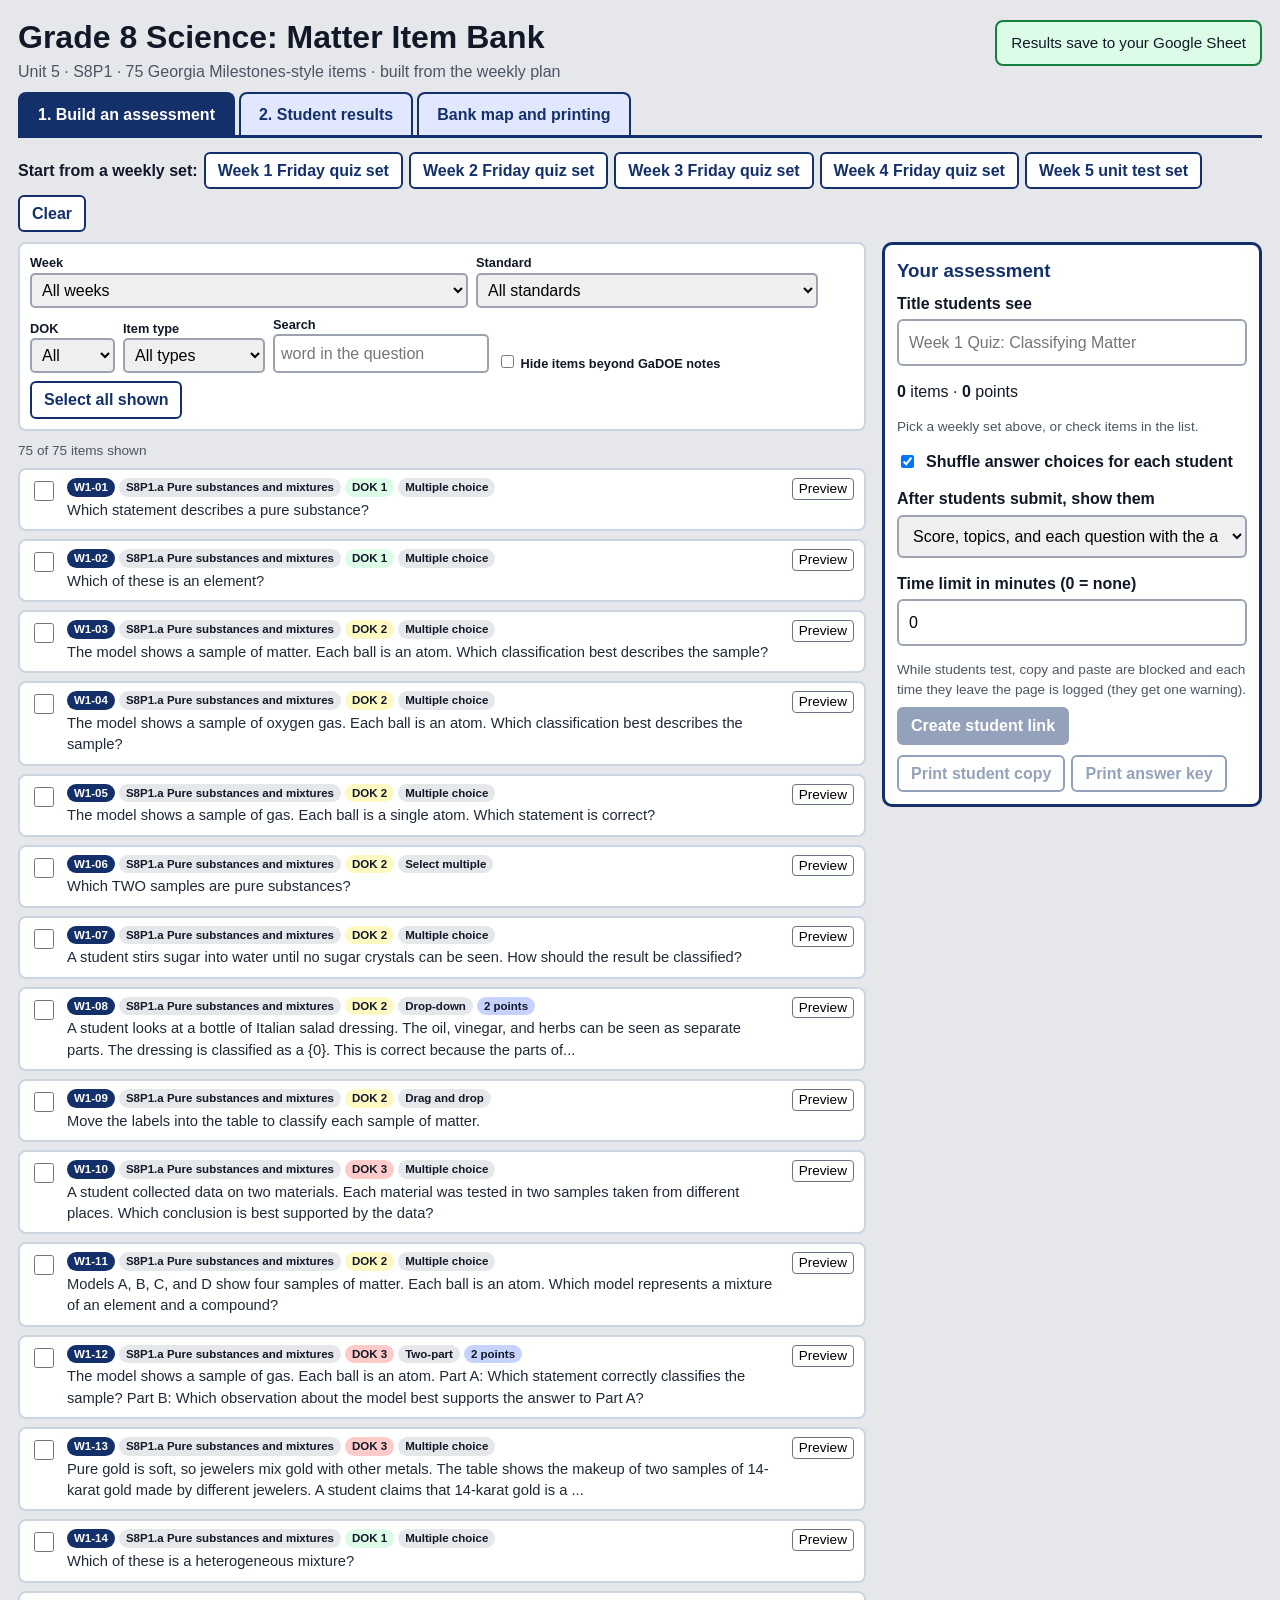
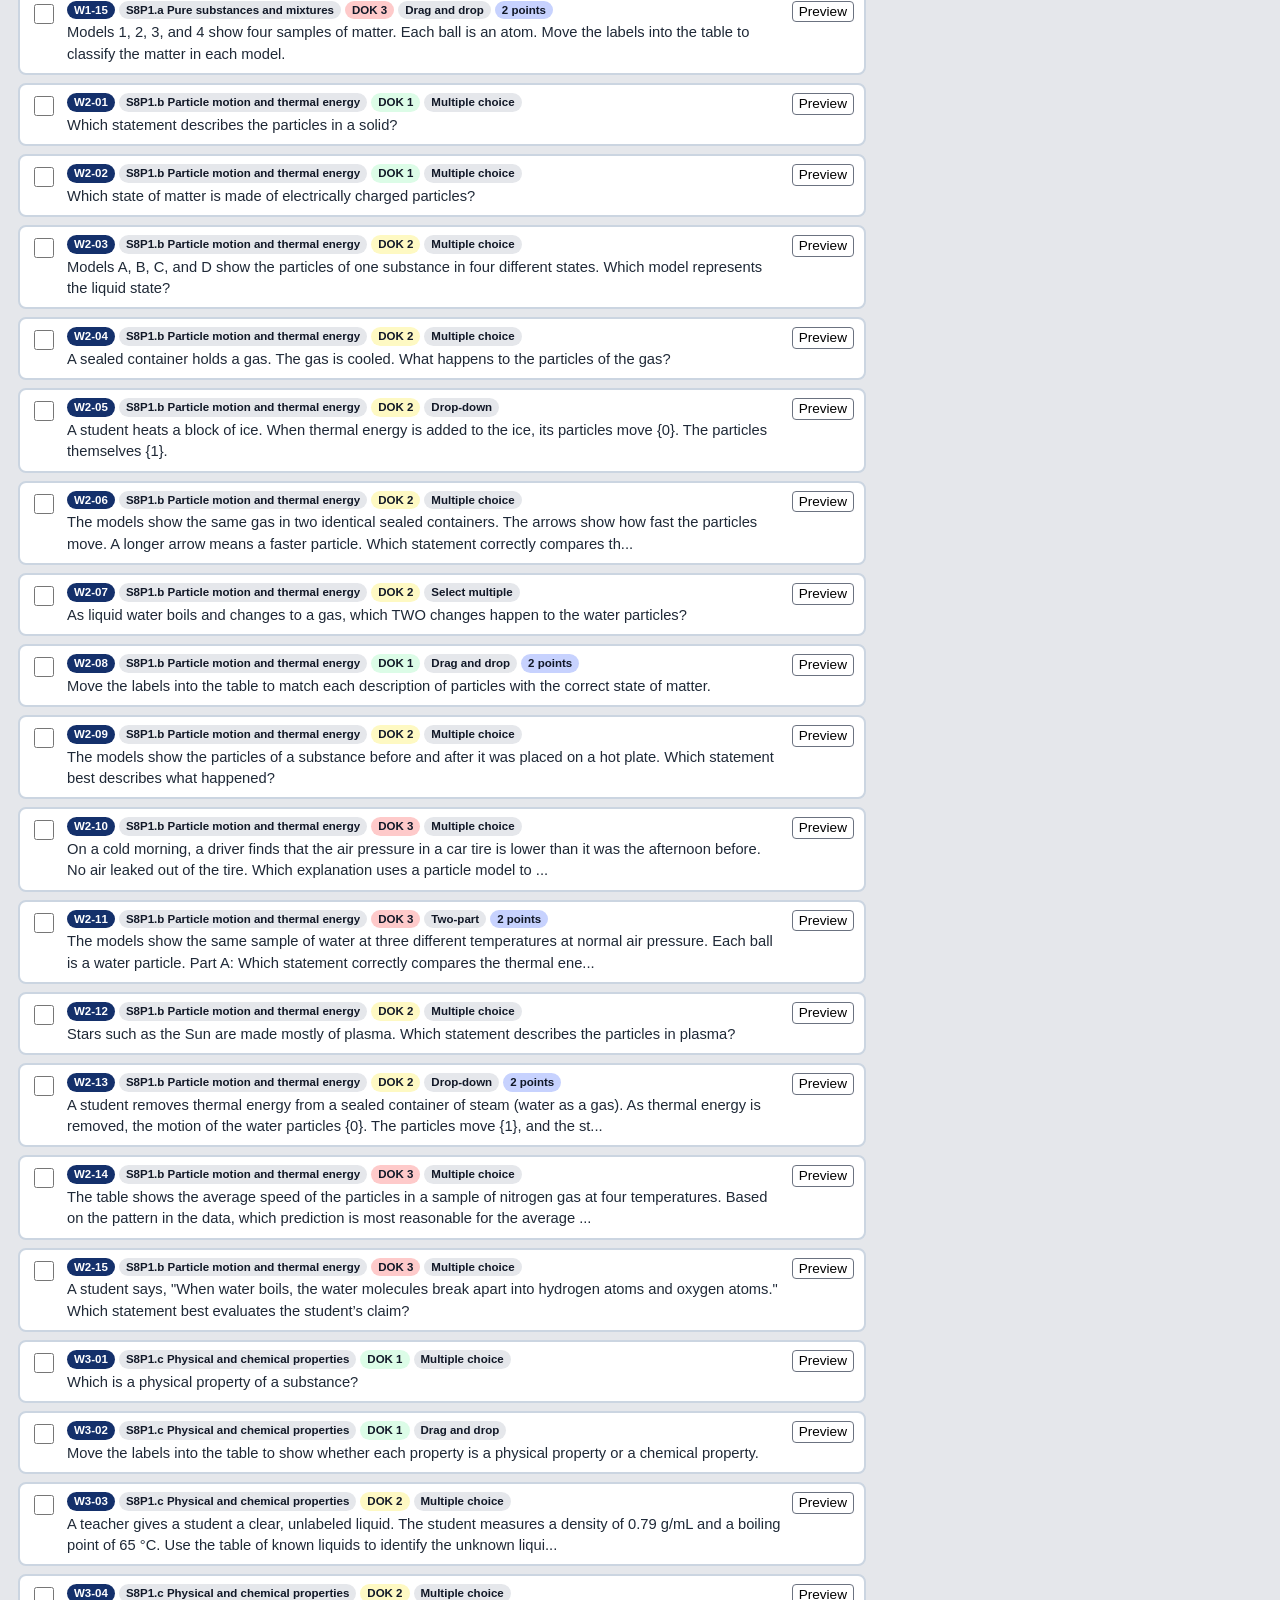
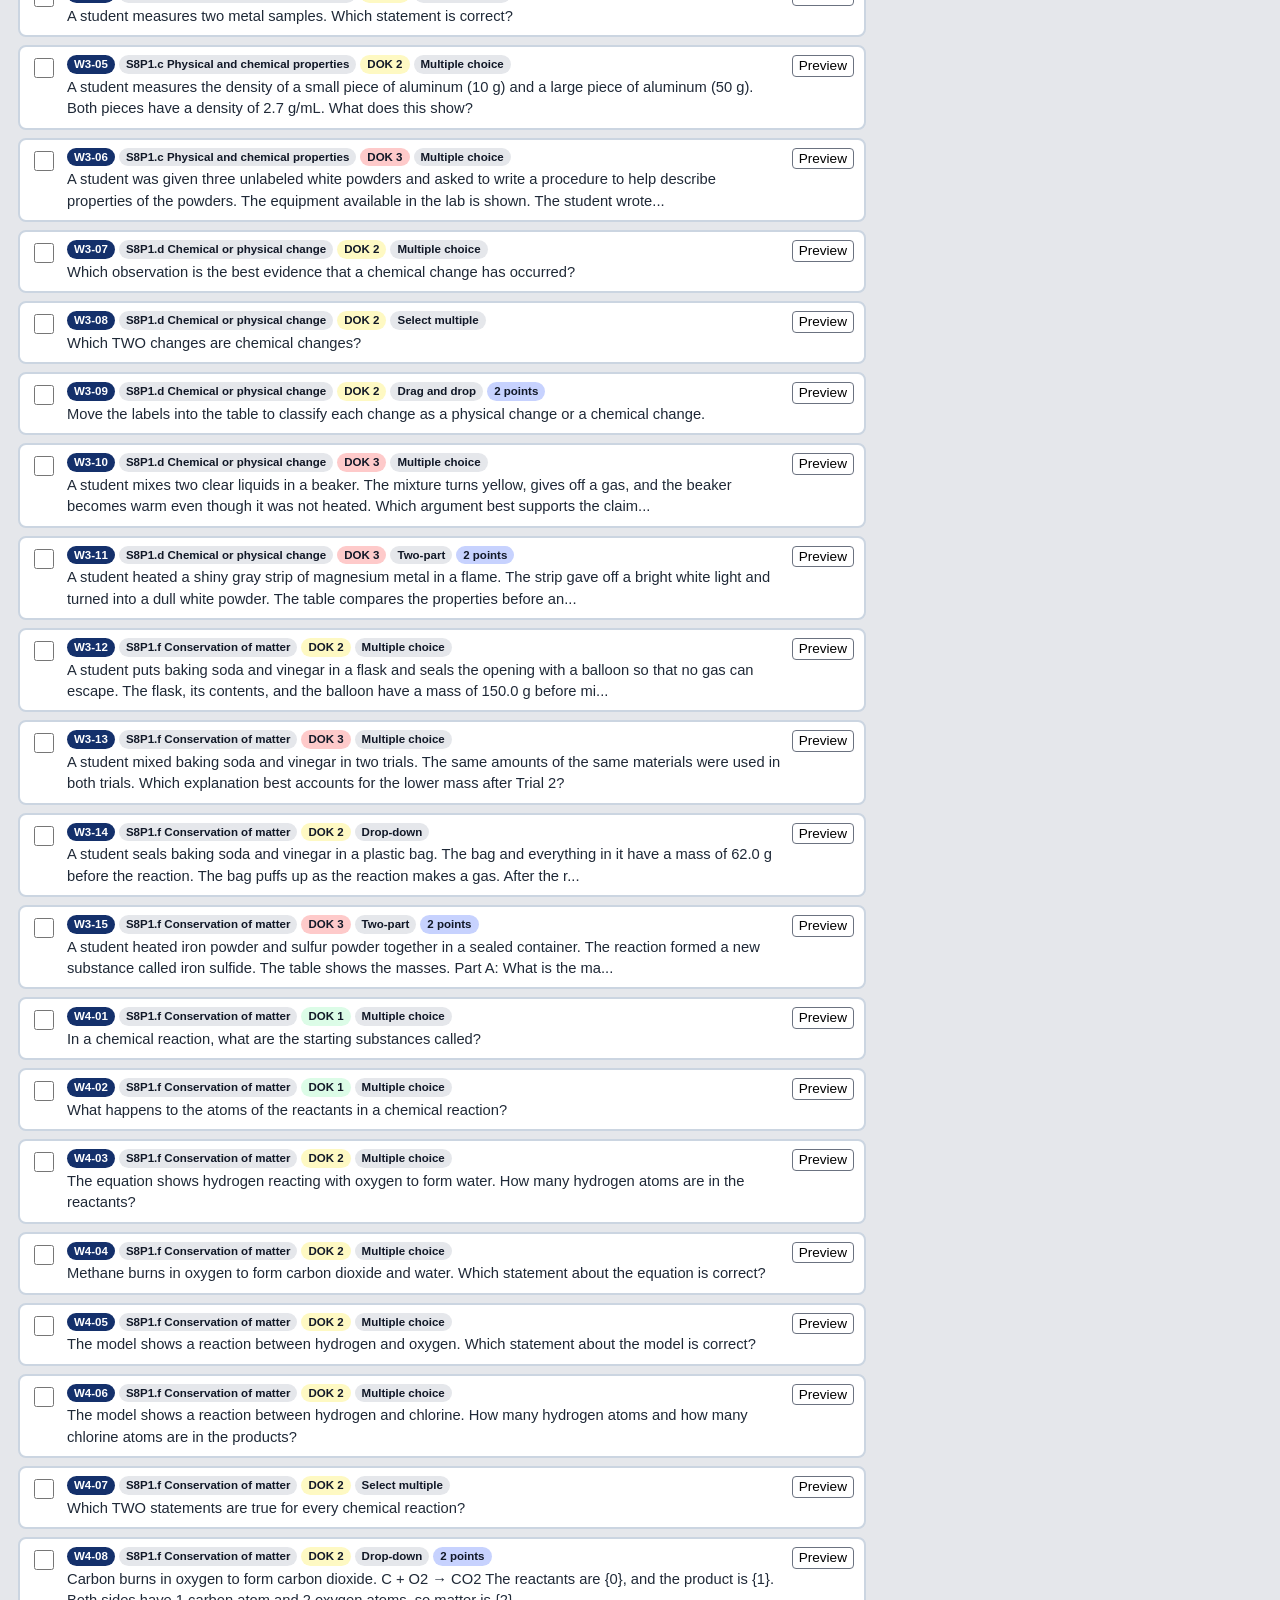
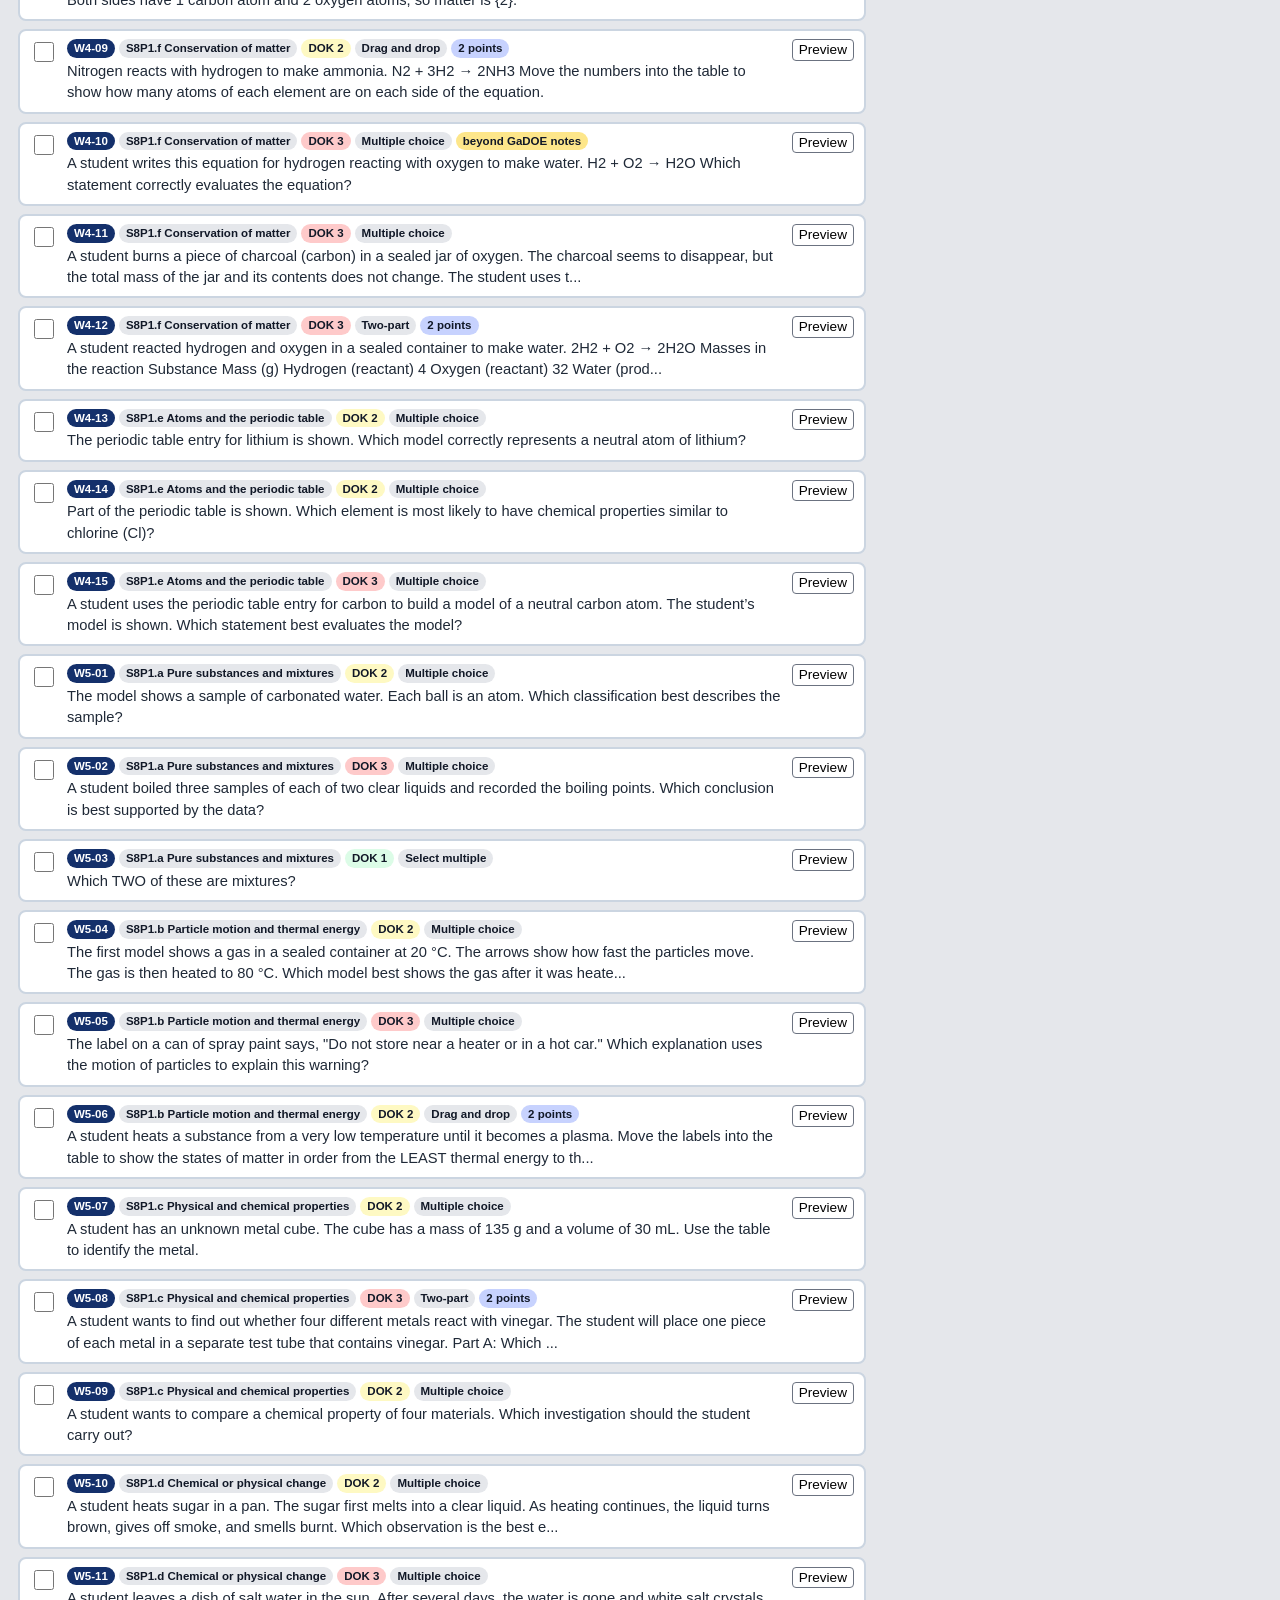
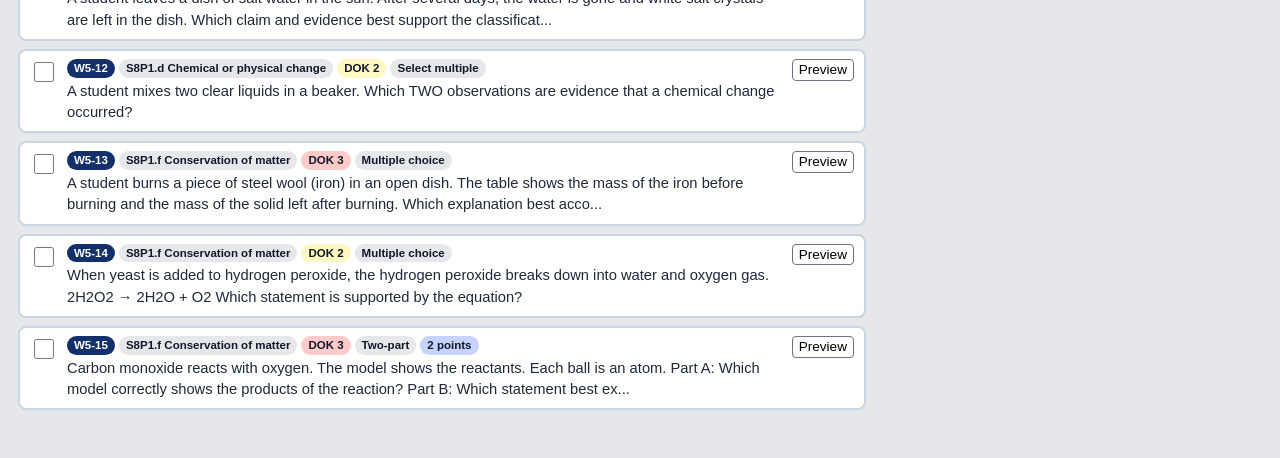
==== commit 6ad26703: "Implement tracking for student page leaves and time away Added functionality to track and display st" ====
--- a/teacher.html
+++ b/teacher.html
@@ -118,6 +118,7 @@
       '<div class="field"><label class="inl"><input type="checkbox" id="sh"' + (T.shuffle ? ' checked' : '') + '> Shuffle answer choices for each student</label></div>' +
       '<div class="field"><label for="fb">After students submit, show them</label><select id="fb"><option value="full">Score, topics, and each question with the answer explained</option><option value="score">Score and topics only</option><option value="none">Nothing (I will review with the class)</option></select></div>' +
       '<div class="field"><label for="mn">Time limit in minutes (0 = none)</label><input id="mn" type="number" min="0" max="120" value="' + T.minutes + '"></div>' +
+      '<p class="small muted" style="margin:0 0 8px">While students test, copy and paste are blocked and each time they leave the page is logged (they get one warning).</p>' +
       '<button class="tbtn primary" id="mk" type="button" ' + (T.sel.length ? '' : 'disabled') + '>Create student link</button> ' +
       '<div id="linkOut"></div>' +
       '<div style="margin-top:10px;display:flex;gap:6px;flex-wrap:wrap"><button class="tbtn" id="pS" type="button" ' + (T.sel.length ? '' : 'disabled') + '>Print student copy</button><button class="tbtn" id="pK" type="button" ' + (T.sel.length ? '' : 'disabled') + '>Print answer key</button></div>' +
@@ -215,6 +216,12 @@
     });
   }
 
+  function leftCell(r) {
+    if (r.leaves == null) return '<span class="muted" title="This attempt was submitted before page-leave tracking was added">n/a</span>';
+    if (!r.leaves) return '0';
+    var a = r.away || 0, m = Math.floor(a / 60), s = ('0' + (a % 60)).slice(-2);
+    return '<span class="pill warnp' + (r.leaves >= 3 ? ' hard' : '') + '" title="Away ' + m + ':' + s + ' in total">' + r.leaves + (r.leaves === 1 ? ' time' : ' times') + ' &middot; ' + m + ':' + s + '</span>';
+  }
   function latestPer(rows) {
     var m = {}; rows.slice().sort(function (a, b) { return (a.at || '') > (b.at || '') ? 1 : -1; }).forEach(function (a) { m[(a.last + '|' + a.first + '|' + a.period).toLowerCase()] = a; });
     return Object.keys(m).map(function (k) { return m[k]; });
@@ -249,7 +256,7 @@
     var h = '';
     h += '<div class="card" style="margin-bottom:10px"><div style="display:flex;justify-content:space-between;flex-wrap:wrap;gap:8px;align-items:center"><div><h2 style="margin:0">' + esc(loaded.title) + '</h2><div class="muted small">Each student\'s latest attempt is counted.' + (rows[0].sample ? ' <b style="color:#b91c1c">SAMPLE DATA, not real students.</b>' : '') + '</div></div>' +
       '<div><label class="small"><b>Class period</b> <select id="per"><option value="">All periods</option>' + Object.keys(periods).sort().map(function (p) { return '<option' + (period === p ? ' selected' : '') + '>' + esc(p) + '</option>'; }).join('') + '</select></label> <button class="tbtn" id="csv" type="button">Download spreadsheet (CSV)</button> <button class="tbtn" id="pr" type="button">Print this report</button></div></div></div>';
-    h += '<div class="cards4"><div class="stat"><b>' + n + '</b>students</div><div class="stat"><b>' + mean + '%</b>class average</div><div class="stat"><b>' + med + '%</b>median</div><div class="stat"><b>' + rows.filter(function (r) { return pct(r.score, r.possible) < 60; }).length + '</b>students under 60%</div></div>';
+    h += '<div class="cards4"><div class="stat"><b>' + n + '</b>students</div><div class="stat"><b>' + mean + '%</b>class average</div><div class="stat"><b>' + med + '%</b>median</div><div class="stat"><b>' + rows.filter(function (r) { return pct(r.score, r.possible) < 60; }).length + '</b>students under 60%</div><div class="stat"><b>' + rows.filter(function (r) { return (r.leaves || 0) > 0; }).length + '</b>left the test page</div></div>';
     /* reteach */
     h += '<div class="reteach"><h3>Monday reteach: what to revisit</h3><div class="small muted">Chosen from the lowest-scoring questions and the most common wrong-answer ideas.</div>';
     h += '<p style="margin:8px 0 2px"><b>Lowest-scoring questions</b></p><ol style="margin:0 0 8px;padding-left:22px">' + worst.slice(0, 3).map(function (w) { return '<li><b>' + w.id + '</b> (' + w.q.std + ' ' + esc(STANDARDS[w.q.std].short) + '): ' + w.pct + '% correct. <span class="muted">' + esc(qtext(w.q).slice(0, 110)) + '...</span></li>'; }).join('') + '</ol>';
@@ -268,13 +275,13 @@
     h += '</tbody></table>';
     /* students */
     var stds = Object.keys(STD).sort();
-    h += '<h3>Students</h3><table class="rt"><thead><tr><th>Student</th><th>Period</th><th>Score</th><th>%</th><th>Status</th>' + stds.map(function (s) { return '<th>' + s + '</th>'; }).join('') + '<th>Time</th></tr></thead><tbody>';
+    h += '<h3>Students</h3><table class="rt"><thead><tr><th>Student</th><th>Period</th><th>Score</th><th>%</th><th>Status</th>' + stds.map(function (s) { return '<th>' + s + '</th>'; }).join('') + '<th>Time</th><th title="How many times the student left the test page, and how long they were away">Left page</th></tr></thead><tbody>';
     rows.slice().sort(function (a, b) { return pct(a.score, a.possible) - pct(b.score, b.possible); }).forEach(function (r) {
       var p = pct(r.score, r.possible), by = {}; r.items.forEach(function (it) { var b = by[it.std] || (by[it.std] = { e: 0, p: 0 }); b.e += it.e; b.p += it.p; });
       h += '<tr><td>' + esc(r.last) + ', ' + esc(r.first) + '</td><td>' + esc(r.period) + '</td><td>' + r.score + '/' + r.possible + '</td><td><b>' + p + '%</b></td><td><span class="pill ' + band(p) + '">' + BAND_NAME[band(p)] + '</span></td>' +
-        stds.map(function (s) { var x = by[s]; if (!x) return '<td>-</td>'; var q = pct(x.e, x.p); return '<td><span class="pill ' + band(q) + '">' + q + '%</span></td>'; }).join('') + '<td>' + Math.floor((r.secs || 0) / 60) + ':' + ('0' + ((r.secs || 0) % 60)).slice(-2) + '</td></tr>';
-    });
-    h += '</tbody></table>';
+        stds.map(function (s) { var x = by[s]; if (!x) return '<td>-</td>'; var q = pct(x.e, x.p); return '<td><span class="pill ' + band(q) + '">' + q + '%</span></td>'; }).join('') + '<td>' + Math.floor((r.secs || 0) / 60) + ':' + ('0' + ((r.secs || 0) % 60)).slice(-2) + '</td><td>' + leftCell(r) + '</td></tr>';
+    });
+    h += '</tbody></table><p class="small muted">Left page: how many times the student switched tabs or windows during the test, and the total time away. A browser cannot block this, so use it as a conversation starter, not proof. A student can also trigger it by accident (a notification, a pop-up).</p>';
     out.innerHTML = h;
     document.getElementById('per').onchange = function (e) { dash(e.target.value); };
     document.getElementById('pr').onclick = function () { var pa = document.getElementById('printArea'); pa.innerHTML = out.innerHTML; document.body.classList.add('printing'); var done = function () { document.body.classList.remove('printing'); window.removeEventListener('afterprint', done); }; window.addEventListener('afterprint', done); setTimeout(function () { window.print(); }, 150); };
@@ -284,8 +291,8 @@
     };
     document.getElementById('csv').onclick = function () {
       function c(v) { return '"' + String(v == null ? '' : v).replace(/"/g, '""') + '"'; }
-      var lines = [['Last', 'First', 'Period', 'Score', 'Possible', 'Percent', 'Seconds'].concat(ids.map(function (id) { return id + ' (' + byId[id].std + ')'; })).map(c).join(',')];
-      rows.forEach(function (r) { var m = {}; r.items.forEach(function (it) { m[it.id] = it.e; }); lines.push([r.last, r.first, r.period, r.score, r.possible, pct(r.score, r.possible), r.secs].concat(ids.map(function (id) { return m[id] == null ? '' : m[id]; })).map(c).join(',')); });
+      var lines = [['Last', 'First', 'Period', 'Score', 'Possible', 'Percent', 'Seconds', 'Times left page', 'Seconds away'].concat(ids.map(function (id) { return id + ' (' + byId[id].std + ')'; })).map(c).join(',')];
+      rows.forEach(function (r) { var m = {}; r.items.forEach(function (it) { m[it.id] = it.e; }); lines.push([r.last, r.first, r.period, r.score, r.possible, pct(r.score, r.possible), r.secs, r.leaves == null ? '' : r.leaves, r.away == null ? '' : r.away].concat(ids.map(function (id) { return m[id] == null ? '' : m[id]; })).map(c).join(',')); });
       var blob = new Blob([lines.join('\n')], { type: 'text/csv' }), a = document.createElement('a'); a.href = URL.createObjectURL(blob); a.download = (loaded.title || 'results').replace(/[^a-z0-9]+/gi, '_') + '.csv'; a.click();
     };
   }
